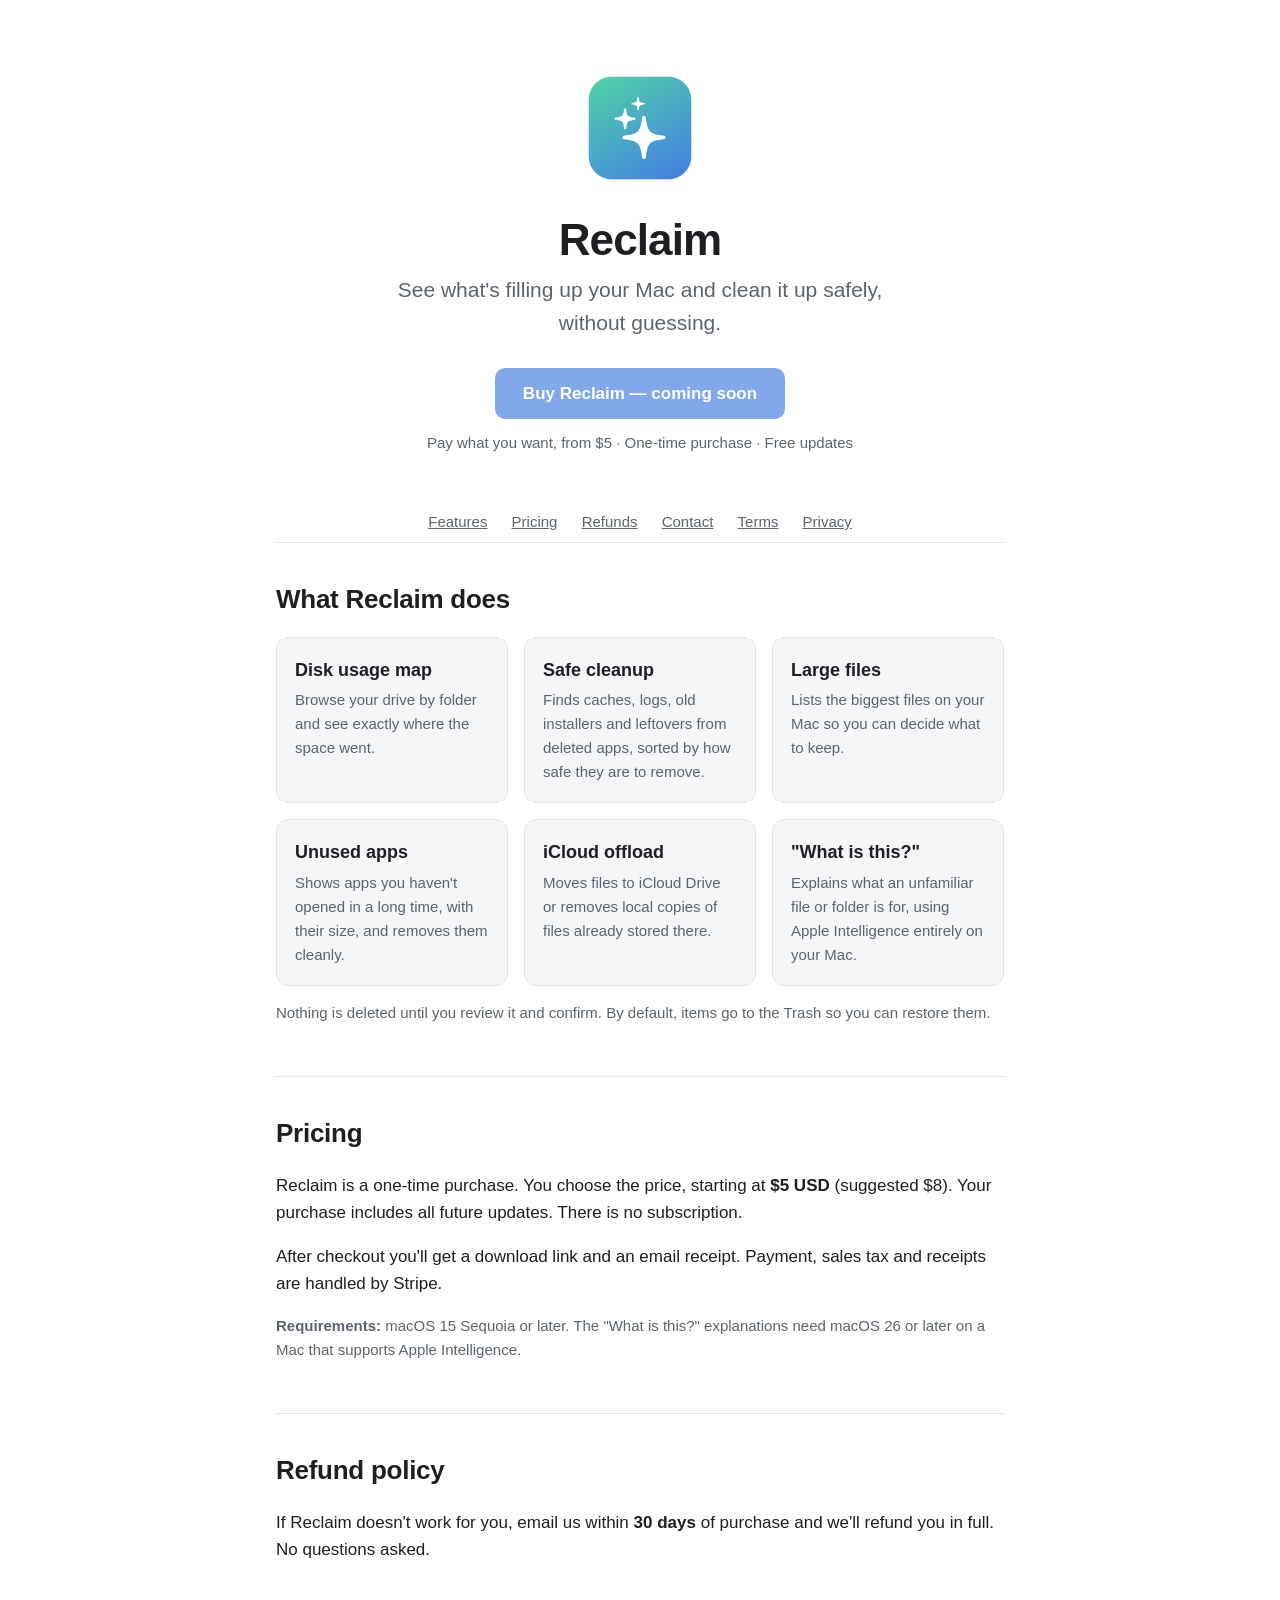
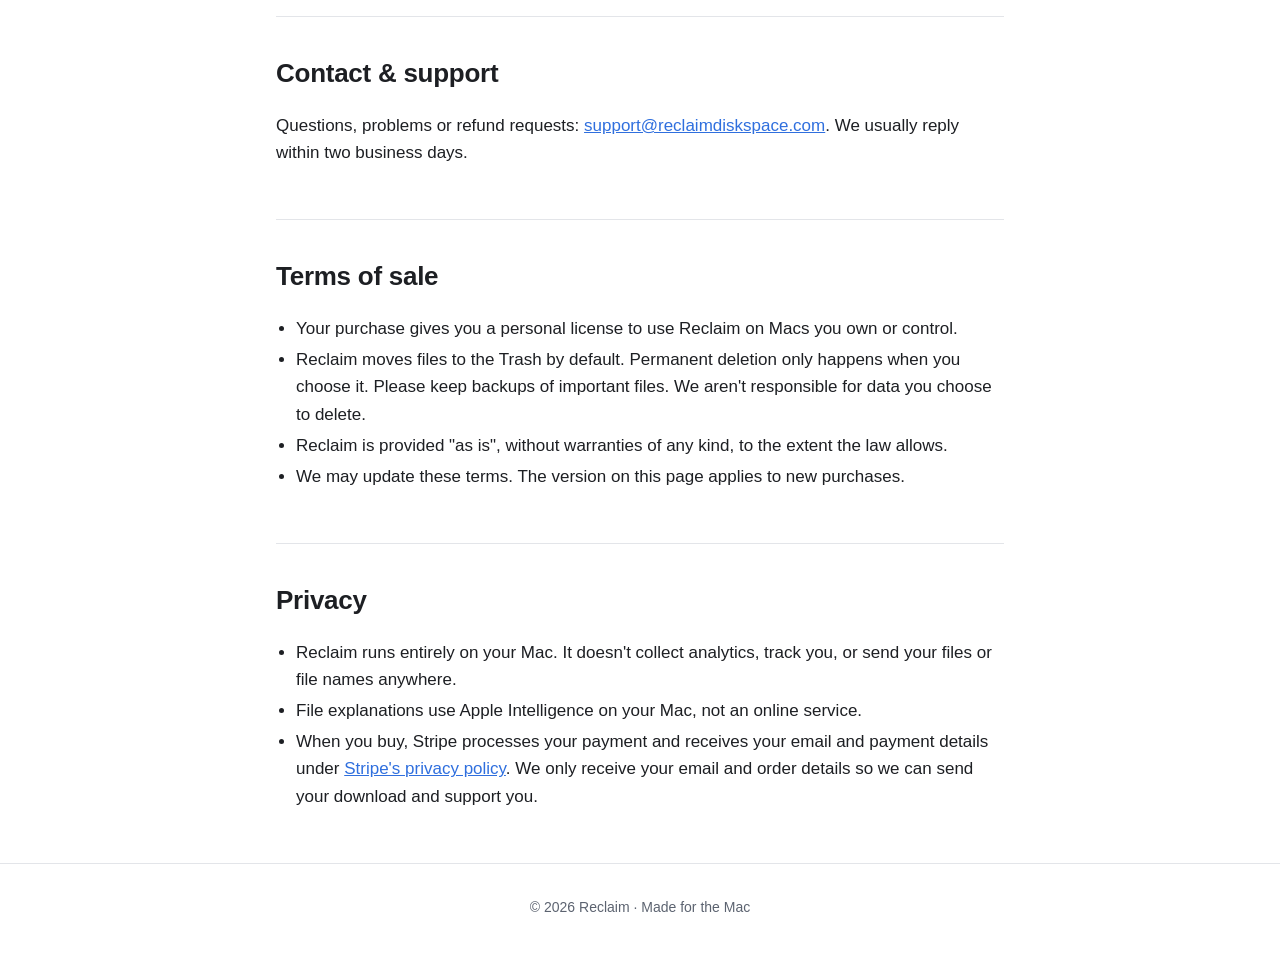
==== index.html @ 3f5cde4d "Add support email Co-Authored-By: Claude Opus 5.5 <noreply@anthropic.com>" ====
<!doctype html>
<html lang="en">
<head>
<meta charset="utf-8">
<meta name="viewport" content="width=device-width, initial-scale=1">
<title>Reclaim — Free up space on your Mac</title>
<meta name="description" content="Reclaim is a Mac app that shows what's using your disk space and helps you clean it up safely.">
<link rel="icon" type="image/png" href="favicon.png">
<style>
  :root {
    --bg: #ffffff;
    --surface: #f5f6f8;
    --text: #1d1f23;
    --muted: #5c6370;
    --border: #e3e5e9;
    --accent: #2f6fde;
    --accent-text: #ffffff;
  }
  @media (prefers-color-scheme: dark) {
    :root {
      --bg: #141518;
      --surface: #1e2025;
      --text: #eceef1;
      --muted: #a2a8b3;
      --border: #2e3138;
      --accent: #5b92f0;
      --accent-text: #0d1220;
    }
  }
  * { box-sizing: border-box; }
  body {
    margin: 0;
    background: var(--bg);
    color: var(--text);
    font: 17px/1.6 -apple-system, BlinkMacSystemFont, "SF Pro Text", "Helvetica Neue", Arial, sans-serif;
  }
  .wrap { max-width: 760px; margin: 0 auto; padding: 0 16px; }
  header.hero { text-align: center; padding: 64px 0 40px; }
  header.hero img { width: 128px; height: 128px; }
  h1 { font-size: 44px; line-height: 1.1; margin: 16px 0 8px; letter-spacing: -0.02em; }
  .tagline { font-size: 21px; color: var(--muted); margin: 0 auto 28px; max-width: 520px; }
  .buy {
    display: inline-block; background: var(--accent); color: var(--accent-text);
    text-decoration: none; font-weight: 600; padding: 12px 28px; border-radius: 10px;
  }
  .buy[aria-disabled="true"] { opacity: 0.6; cursor: default; }
  .price { color: var(--muted); font-size: 15px; margin-top: 12px; }
  nav.links { text-align: center; font-size: 15px; margin-bottom: 8px; }
  nav.links a { color: var(--muted); margin: 0 10px; }
  section { padding: 36px 0; border-top: 1px solid var(--border); }
  h2 { font-size: 26px; margin: 0 0 16px; letter-spacing: -0.01em; }
  h3 { font-size: 18px; margin: 0 0 4px; }
  .features { display: grid; grid-template-columns: repeat(auto-fit, minmax(220px, 1fr)); gap: 16px; }
  .card { background: var(--surface); border: 1px solid var(--border); border-radius: 12px; padding: 18px; }
  .card p { margin: 0; color: var(--muted); font-size: 15px; }
  ul { padding-left: 20px; }
  li { margin: 4px 0; }
  .small { font-size: 15px; color: var(--muted); }
  a { color: var(--accent); }
  footer { padding: 32px 0 48px; border-top: 1px solid var(--border); text-align: center; font-size: 14px; color: var(--muted); }
  @media (max-width: 480px) { h1 { font-size: 34px; } .tagline { font-size: 18px; } }
</style>
</head>
<body>
<div class="wrap">

<header class="hero">
  <img src="icon.png" alt="Reclaim app icon">
  <h1>Reclaim</h1>
  <p class="tagline">See what's filling up your Mac and clean it up safely, without guessing.</p>
  <a class="buy" id="buy" href="#pricing" aria-disabled="true">Buy Reclaim — coming soon</a>
  <p class="price">Pay what you want, from $5 · One-time purchase · Free updates</p>
</header>

<nav class="links">
  <a href="#features">Features</a>
  <a href="#pricing">Pricing</a>
  <a href="#refunds">Refunds</a>
  <a href="#contact">Contact</a>
  <a href="#terms">Terms</a>
  <a href="#privacy">Privacy</a>
</nav>

<section id="features">
  <h2>What Reclaim does</h2>
  <div class="features">
    <div class="card"><h3>Disk usage map</h3><p>Browse your drive by folder and see exactly where the space went.</p></div>
    <div class="card"><h3>Safe cleanup</h3><p>Finds caches, logs, old installers and leftovers from deleted apps, sorted by how safe they are to remove.</p></div>
    <div class="card"><h3>Large files</h3><p>Lists the biggest files on your Mac so you can decide what to keep.</p></div>
    <div class="card"><h3>Unused apps</h3><p>Shows apps you haven't opened in a long time, with their size, and removes them cleanly.</p></div>
    <div class="card"><h3>iCloud offload</h3><p>Moves files to iCloud Drive or removes local copies of files already stored there.</p></div>
    <div class="card"><h3>"What is this?"</h3><p>Explains what an unfamiliar file or folder is for, using Apple Intelligence entirely on your Mac.</p></div>
  </div>
  <p class="small">Nothing is deleted until you review it and confirm. By default, items go to the Trash so you can restore them.</p>
</section>

<section id="pricing">
  <h2>Pricing</h2>
  <p>Reclaim is a one-time purchase. You choose the price, starting at <strong>$5 USD</strong> (suggested $8). Your purchase includes all future updates. There is no subscription.</p>
  <p>After checkout you'll get a download link and an email receipt. Payment, sales tax and receipts are handled by Stripe.</p>
  <p class="small"><strong>Requirements:</strong> macOS 15 Sequoia or later. The "What is this?" explanations need macOS 26 or later on a Mac that supports Apple Intelligence.</p>
</section>

<section id="refunds">
  <h2>Refund policy</h2>
  <p>If Reclaim doesn't work for you, email us within <strong>30 days</strong> of purchase and we'll refund you in full. No questions asked.</p>
</section>

<section id="contact">
  <h2>Contact &amp; support</h2>
  <p>Questions, problems or refund requests: <a href="mailto:support@reclaimdiskspace.com">support@reclaimdiskspace.com</a>. We usually reply within two business days.</p>
</section>

<section id="terms">
  <h2>Terms of sale</h2>
  <ul>
    <li>Your purchase gives you a personal license to use Reclaim on Macs you own or control.</li>
    <li>Reclaim moves files to the Trash by default. Permanent deletion only happens when you choose it. Please keep backups of important files. We aren't responsible for data you choose to delete.</li>
    <li>Reclaim is provided "as is", without warranties of any kind, to the extent the law allows.</li>
    <li>We may update these terms. The version on this page applies to new purchases.</li>
  </ul>
</section>

<section id="privacy">
  <h2>Privacy</h2>
  <ul>
    <li>Reclaim runs entirely on your Mac. It doesn't collect analytics, track you, or send your files or file names anywhere.</li>
    <li>File explanations use Apple Intelligence on your Mac, not an online service.</li>
    <li>When you buy, Stripe processes your payment and receives your email and payment details under <a href="https://stripe.com/privacy">Stripe's privacy policy</a>. We only receive your email and order details so we can send your download and support you.</li>
  </ul>
</section>

</div>
<footer>
  <div class="wrap">© 2026 Reclaim · Made for the Mac</div>
</footer>
</body>
</html>
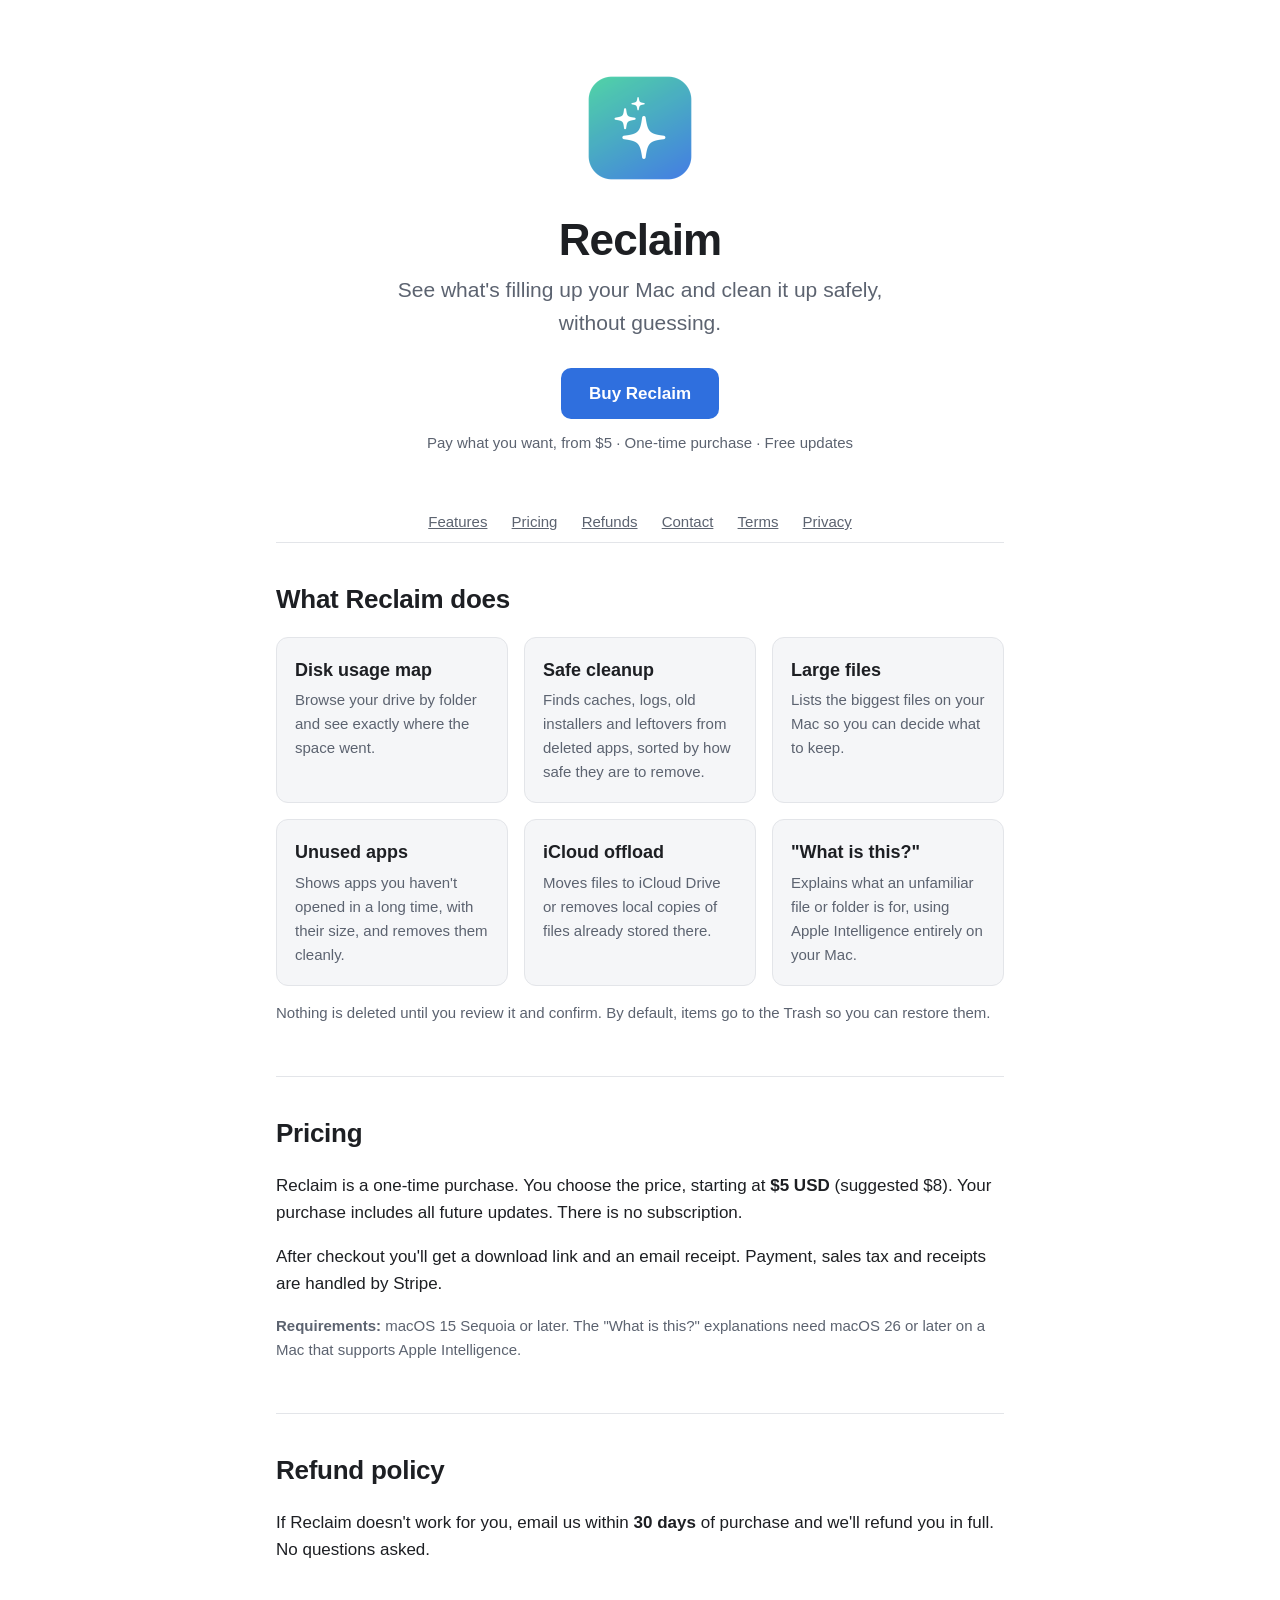
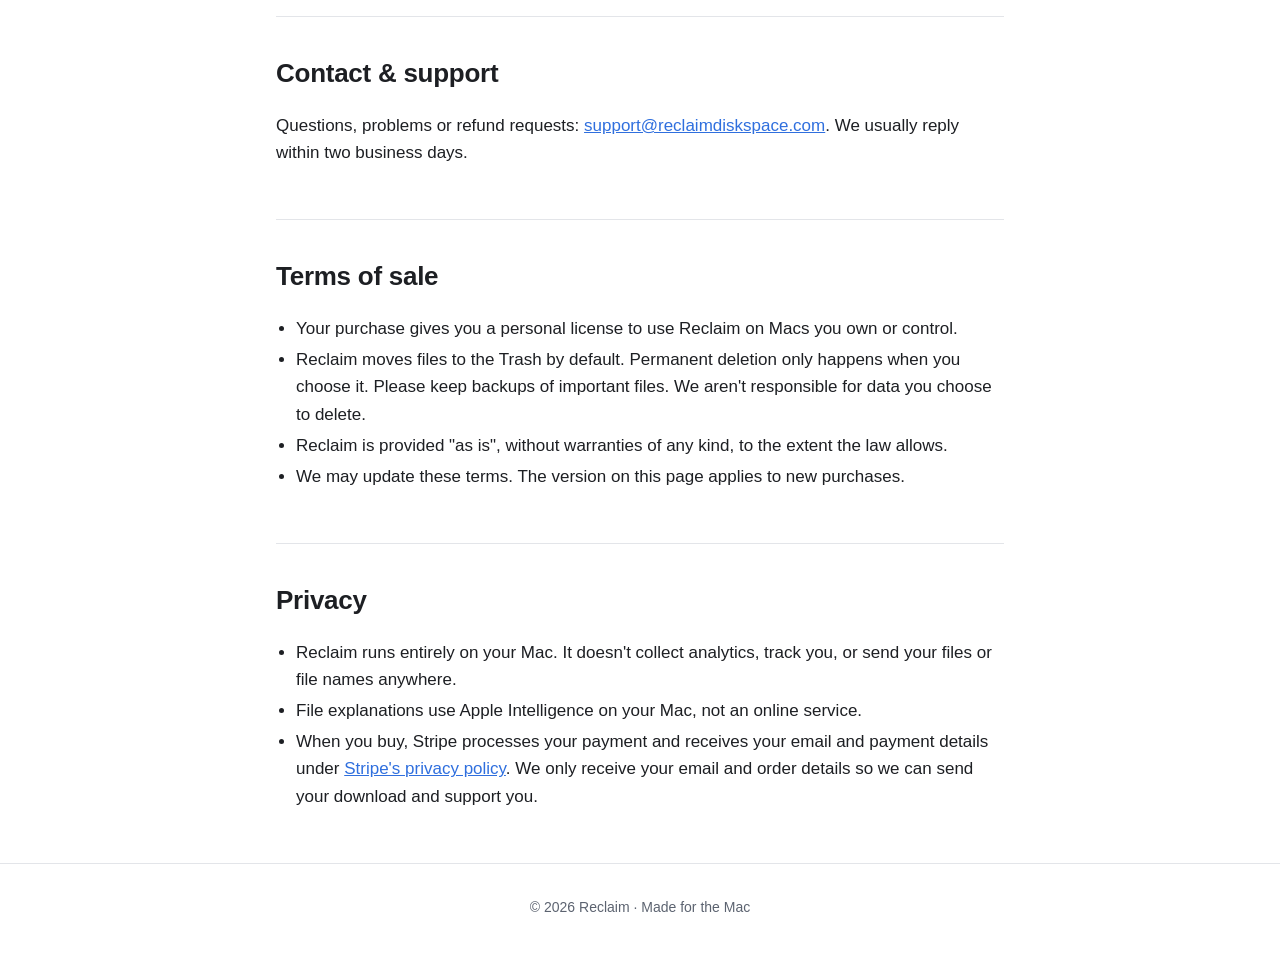
==== commit b6fbff47: "Go live: Buy button and download link Co-Authored-By: Claude Fable 5.2 <noreply@anthropic.com>" ====
--- a/index.html
+++ b/index.html
@@ -68,7 +68,7 @@
   <img src="icon.png" alt="Reclaim app icon">
   <h1>Reclaim</h1>
   <p class="tagline">See what's filling up your Mac and clean it up safely, without guessing.</p>
-  <a class="buy" id="buy" href="#pricing" aria-disabled="true">Buy Reclaim — coming soon</a>
+  <a class="buy" id="buy" href="https://buy.stripe.com/5kQ5kC1Oa34VeZZdZm0kE00">Buy Reclaim</a>
   <p class="price">Pay what you want, from $5 · One-time purchase · Free updates</p>
 </header>
 
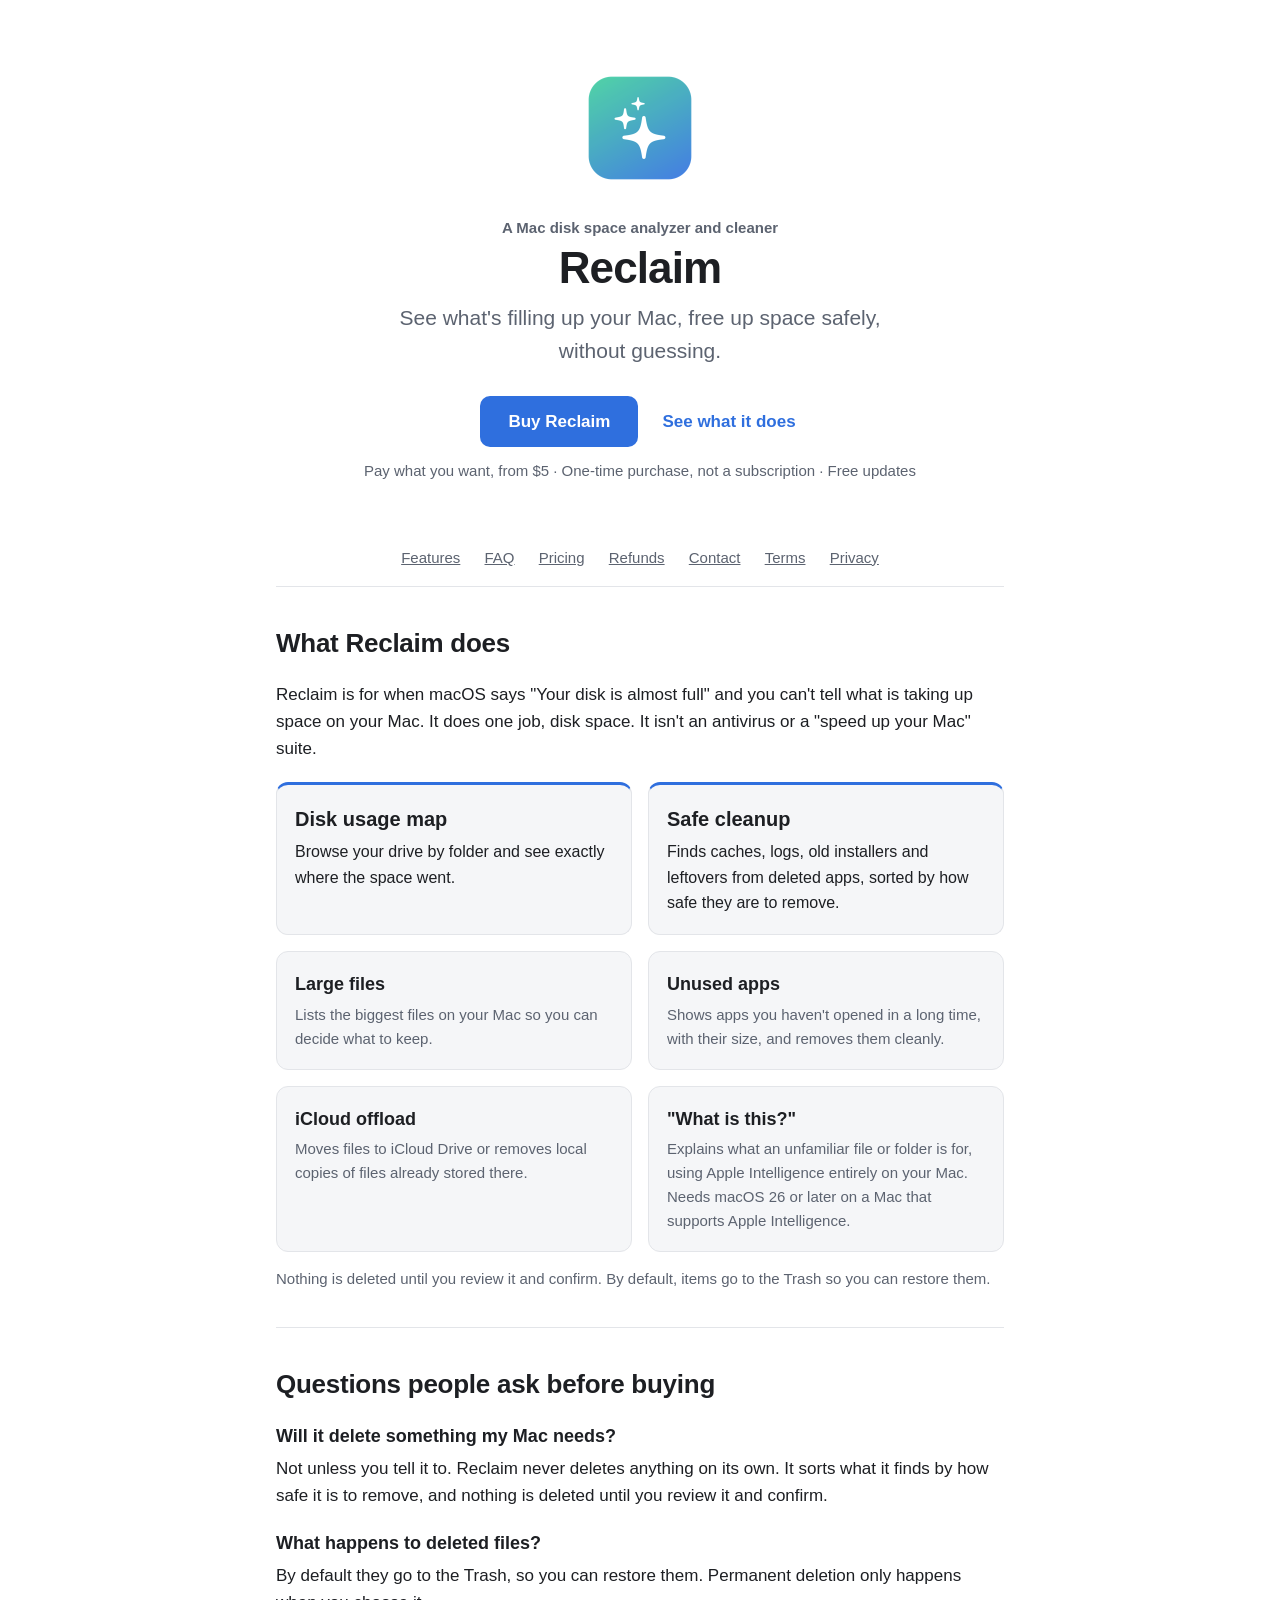
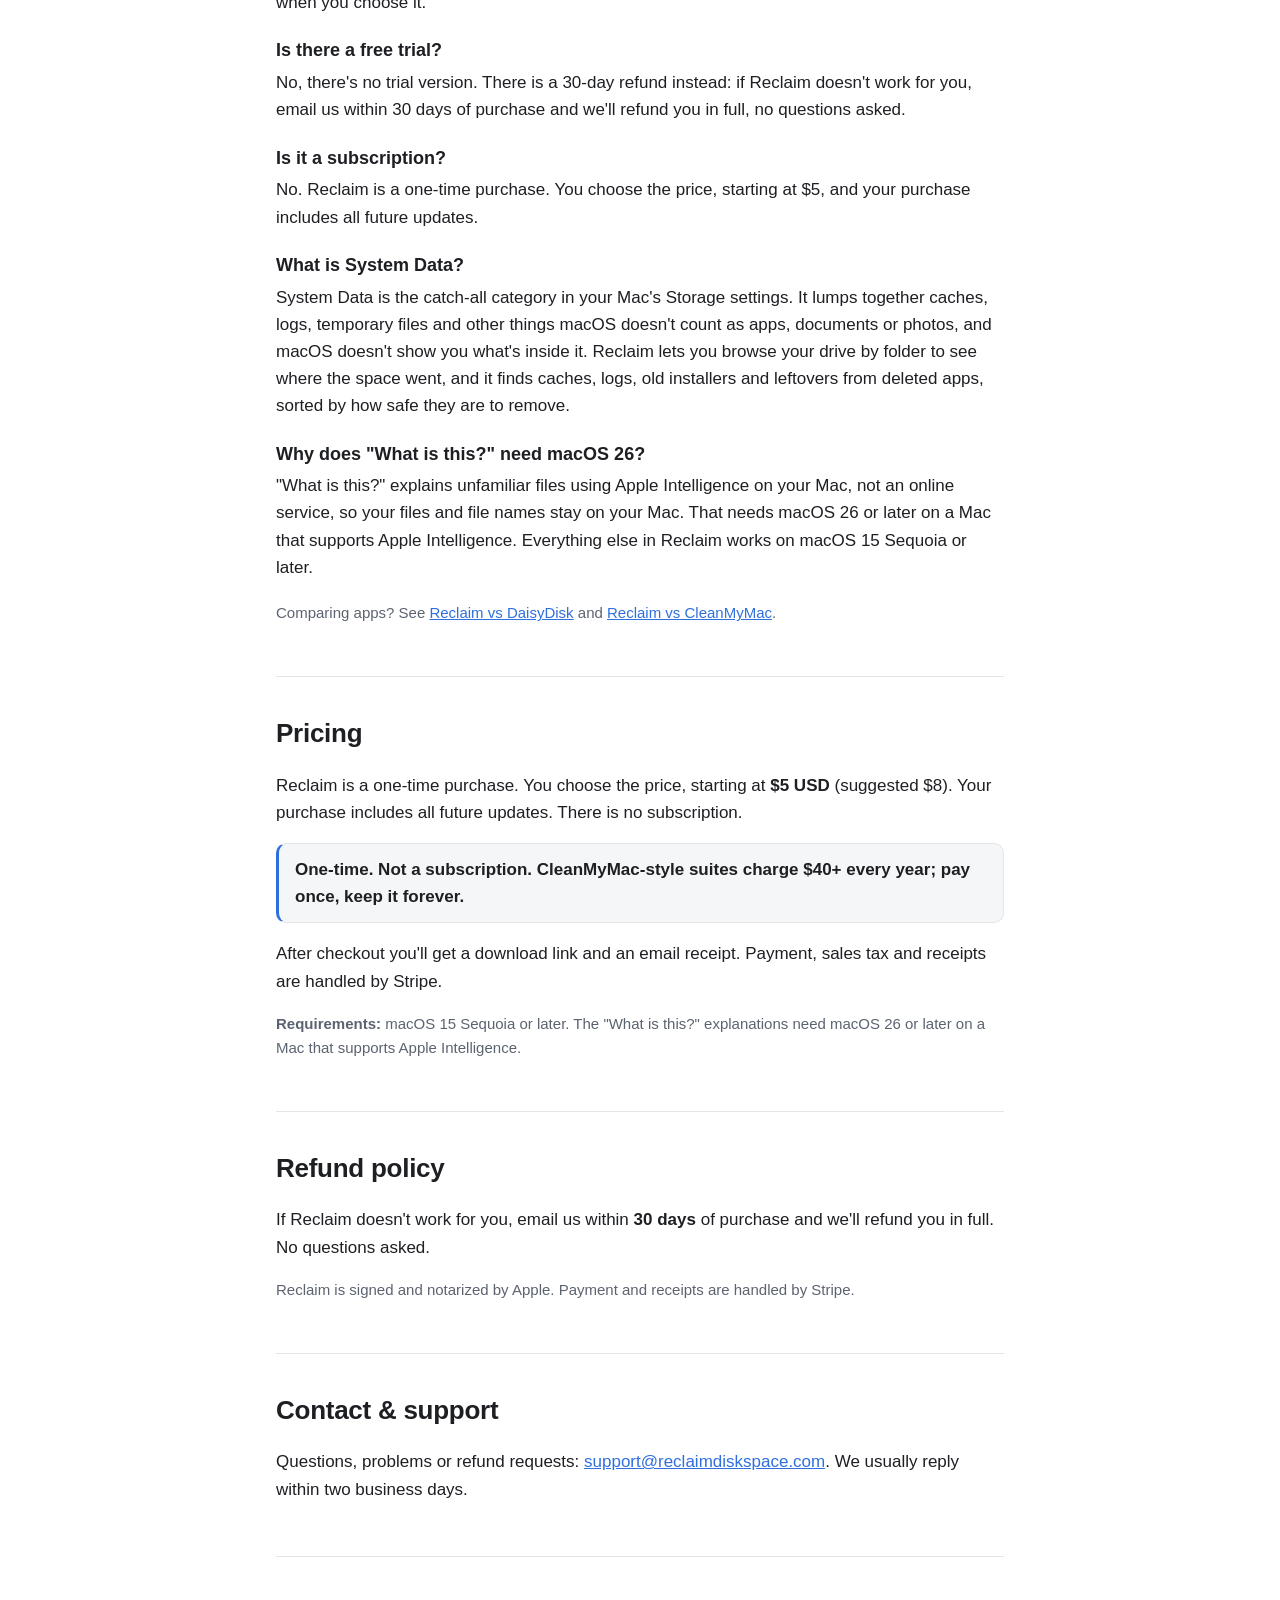
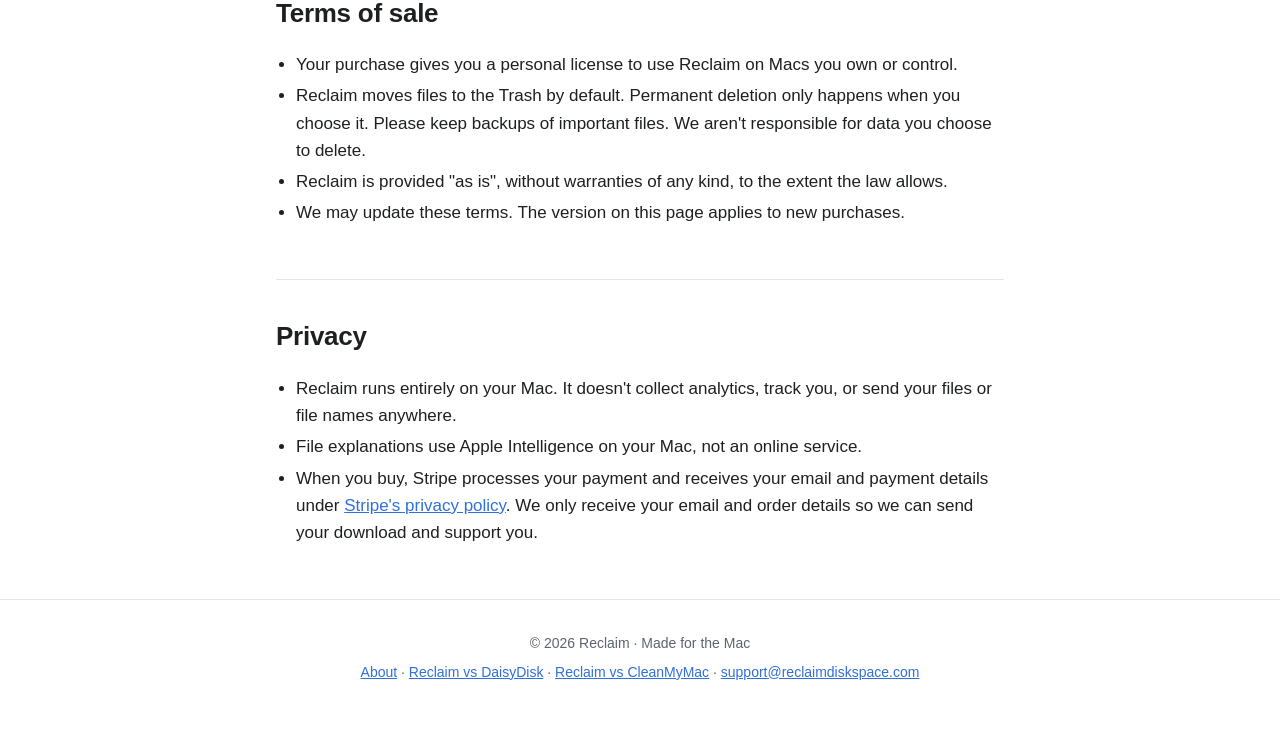
==== commit ba7a3531: "Apply website audit fixes: hero, FAQ, pricing anchor, trust, comparison pages - Hero: category eyebr" ====
--- a/index.html
+++ b/index.html
@@ -3,8 +3,26 @@
 <head>
 <meta charset="utf-8">
 <meta name="viewport" content="width=device-width, initial-scale=1">
-<title>Reclaim — Free up space on your Mac</title>
-<meta name="description" content="Reclaim is a Mac app that shows what's using your disk space and helps you clean it up safely.">
+<title>Reclaim — Mac disk space cleaner and analyzer</title>
+<meta name="description" content="Reclaim shows what's filling up your Mac and helps you safely clean up caches, old installers, large files and unused apps. One-time purchase from $5.">
+<meta name="msvalidate.01" content="8C38E1C2B7DE1169CC4A149E6468E9EB">
+<link rel="canonical" href="https://reclaimdiskspace.com/">
+<meta property="og:type" content="website">
+<meta property="og:site_name" content="Reclaim">
+<meta property="og:title" content="Reclaim — Mac disk space cleaner and analyzer">
+<meta property="og:description" content="Reclaim shows what's filling up your Mac and helps you safely clean up caches, old installers, large files and unused apps. One-time purchase from $5.">
+<meta property="og:url" content="https://reclaimdiskspace.com/">
+<meta property="og:image" content="https://reclaimdiskspace.com/og-image.png">
+<meta property="og:image:width" content="512">
+<meta property="og:image:height" content="512">
+<meta property="og:image:alt" content="Reclaim app icon">
+<meta name="twitter:card" content="summary">
+<meta name="twitter:title" content="Reclaim — Mac disk space cleaner and analyzer">
+<meta name="twitter:description" content="Reclaim shows what's filling up your Mac and helps you safely clean up caches, old installers, large files and unused apps. One-time purchase from $5.">
+<meta name="twitter:image" content="https://reclaimdiskspace.com/og-image.png">
+<script type="application/ld+json">{"@context": "https://schema.org", "@type": "SoftwareApplication", "name": "Reclaim", "description": "Reclaim shows what's filling up your Mac and helps you safely clean up caches, old installers, large files and unused apps. One-time purchase from $5.", "url": "https://reclaimdiskspace.com/", "image": "https://reclaimdiskspace.com/og-image.png", "applicationCategory": "UtilitiesApplication", "operatingSystem": "macOS 15 or later", "softwareVersion": "1.0", "offers": {"@type": "Offer", "price": "5.00", "priceCurrency": "USD", "url": "https://reclaimdiskspace.com/", "availability": "https://schema.org/InStock"}}</script>
+<script type="application/ld+json">{"@context": "https://schema.org", "@type": "Organization", "name": "Reclaim", "url": "https://reclaimdiskspace.com/", "logo": "https://reclaimdiskspace.com/icon.png", "email": "support@reclaimdiskspace.com", "contactPoint": {"@type": "ContactPoint", "contactType": "customer support", "email": "support@reclaimdiskspace.com"}}</script>
+<script type="application/ld+json">{"@context": "https://schema.org", "@type": "FAQPage", "mainEntity": [{"@type": "Question", "name": "Will it delete something my Mac needs?", "acceptedAnswer": {"@type": "Answer", "text": "Not unless you tell it to. Reclaim never deletes anything on its own. It sorts what it finds by how safe it is to remove, and nothing is deleted until you review it and confirm."}}, {"@type": "Question", "name": "What happens to deleted files?", "acceptedAnswer": {"@type": "Answer", "text": "By default they go to the Trash, so you can restore them. Permanent deletion only happens when you choose it."}}, {"@type": "Question", "name": "Is there a free trial?", "acceptedAnswer": {"@type": "Answer", "text": "No, there's no trial version. There is a 30-day refund instead: if Reclaim doesn't work for you, email us within 30 days of purchase and we'll refund you in full, no questions asked."}}, {"@type": "Question", "name": "Is it a subscription?", "acceptedAnswer": {"@type": "Answer", "text": "No. Reclaim is a one-time purchase. You choose the price, starting at $5, and your purchase includes all future updates."}}, {"@type": "Question", "name": "What is System Data?", "acceptedAnswer": {"@type": "Answer", "text": "System Data is the catch-all category in your Mac's Storage settings. It lumps together caches, logs, temporary files and other things macOS doesn't count as apps, documents or photos, and macOS doesn't show you what's inside it. Reclaim lets you browse your drive by folder to see where the space went, and it finds caches, logs, old installers and leftovers from deleted apps, sorted by how safe they are to remove."}}, {"@type": "Question", "name": "Why does \"What is this?\" need macOS 26?", "acceptedAnswer": {"@type": "Answer", "text": "\"What is this?\" explains unfamiliar files using Apple Intelligence on your Mac, not an online service, so your files and file names stay on your Mac. That needs macOS 26 or later on a Mac that supports Apple Intelligence. Everything else in Reclaim works on macOS 15 Sequoia or later."}}]}</script>
 <link rel="icon" type="image/png" href="favicon.png">
 <style>
   :root {
@@ -46,11 +64,11 @@
   .buy[aria-disabled="true"] { opacity: 0.6; cursor: default; }
   .price { color: var(--muted); font-size: 15px; margin-top: 12px; }
   nav.links { text-align: center; font-size: 15px; margin-bottom: 8px; }
-  nav.links a { color: var(--muted); margin: 0 10px; }
+  nav.links a { color: var(--muted); margin: 0 6px; padding: 8px 4px; display: inline-block; }
   section { padding: 36px 0; border-top: 1px solid var(--border); }
   h2 { font-size: 26px; margin: 0 0 16px; letter-spacing: -0.01em; }
   h3 { font-size: 18px; margin: 0 0 4px; }
-  .features { display: grid; grid-template-columns: repeat(auto-fit, minmax(220px, 1fr)); gap: 16px; }
+  .features { display: grid; grid-template-columns: repeat(auto-fit, minmax(min(300px, 100%), 1fr)); gap: 16px; }
   .card { background: var(--surface); border: 1px solid var(--border); border-radius: 12px; padding: 18px; }
   .card p { margin: 0; color: var(--muted); font-size: 15px; }
   ul { padding-left: 20px; }
@@ -58,6 +76,28 @@
   .small { font-size: 15px; color: var(--muted); }
   a { color: var(--accent); }
   footer { padding: 32px 0 48px; border-top: 1px solid var(--border); text-align: center; font-size: 14px; color: var(--muted); }
+  footer p { margin: 0 0 6px; }
+  .eyebrow { font-size: 15px; font-weight: 600; color: var(--muted); margin: 16px 0 0; }
+  .eyebrow + h1 { margin-top: 4px; }
+  .cta { display: flex; flex-wrap: wrap; justify-content: center; align-items: center; gap: 8px 20px; }
+  .secondary { font-weight: 600; text-decoration: none; padding: 12px 4px; }
+  .lead-in { margin: 0 0 20px; }
+  .features.lead { margin-bottom: 16px; }
+  .features.lead .card { border-top: 3px solid var(--accent); }
+  .features.lead h3 { font-size: 20px; }
+  .features.lead p { font-size: 16px; color: var(--text); }
+  .features + .small { margin-bottom: 0; }
+  .shot { margin: 32px 0 0; }
+  .card .shot { margin: 14px 0 0; }
+  .shot img { display: block; width: 100%; height: auto; border-radius: 12px; border: 1px solid var(--border); }
+  .shot figcaption { font-size: 14px; color: var(--muted); margin-top: 8px; text-align: center; }
+  .quotes { display: grid; grid-template-columns: repeat(auto-fit, minmax(min(220px, 100%), 1fr)); gap: 16px; }
+  .quote { margin: 0; }
+  .quote blockquote { margin: 0 0 8px; }
+  .quote figcaption { font-size: 14px; color: var(--muted); }
+  .qa { margin: 0 0 20px; }
+  .qa p { margin: 0; }
+  .anchor { background: var(--surface); border: 1px solid var(--border); border-left: 3px solid var(--accent); border-radius: 10px; padding: 12px 16px; font-weight: 600; }
   @media (max-width: 480px) { h1 { font-size: 34px; } .tagline { font-size: 18px; } }
 </style>
 </head>
@@ -66,14 +106,31 @@
 
 <header class="hero">
   <img src="icon.png" alt="Reclaim app icon">
+  <p class="eyebrow">A Mac disk space analyzer and cleaner</p>
   <h1>Reclaim</h1>
-  <p class="tagline">See what's filling up your Mac and clean it up safely, without guessing.</p>
-  <a class="buy" id="buy" href="https://buy.stripe.com/5kQ5kC1Oa34VeZZdZm0kE00">Buy Reclaim</a>
-  <p class="price">Pay what you want, from $5 · One-time purchase · Free updates</p>
+  <p class="tagline">See what's filling up your Mac, free up space safely, without guessing.</p>
+  <div class="cta">
+    <a class="buy" id="buy" href="https://buy.stripe.com/5kQ5kC1Oa34VeZZdZm0kE00">Buy Reclaim</a>
+    <a class="secondary" href="#features">See what it does</a>
+  </div>
+  <p class="price">Pay what you want, from $5 · One-time purchase, not a subscription · Free updates</p>
+
+  <!-- TODO (audit D3.1, quantity proof): once you have a real number from Stripe or your download logs,
+       uncomment this line and replace N. Do not publish a rounded or invented number.
+  <p class="price"><strong>N Macs cleaned so far</strong></p>
+  -->
+
+  <!-- TODO (audit D1.5, D2.1, hero screenshot): save a real screenshot of the disk map as screenshots/disk-map.png,
+       set width and height to the image's real pixel size, adjust the alt text to what the picture shows, then uncomment.
+  <figure class="shot">
+    <img src="screenshots/disk-map.png" width="1520" height="950" alt="Reclaim's disk map showing a 256 GB MacBook drive with large folders highlighted">
+  </figure>
+  -->
 </header>
 
 <nav class="links">
   <a href="#features">Features</a>
+  <a href="#faq">FAQ</a>
   <a href="#pricing">Pricing</a>
   <a href="#refunds">Refunds</a>
   <a href="#contact">Contact</a>
@@ -83,20 +140,74 @@
 
 <section id="features">
   <h2>What Reclaim does</h2>
+  <p class="lead-in">Reclaim is for when macOS says "Your disk is almost full" and you can't tell what is taking up space on your Mac. It does one job, disk space. It isn't an antivirus or a "speed up your Mac" suite.</p>
+  <div class="features lead">
+    <div class="card">
+      <h3>Disk usage map</h3>
+      <p>Browse your drive by folder and see exactly where the space went.</p>
+      <!-- TODO (audit D1.5, optional third screenshot): a folder opened in the disk map. Same steps as the hero screenshot.
+      <figure class="shot">
+        <img src="screenshots/disk-map-folder.png" width="1520" height="950" loading="lazy" alt="Reclaim's disk map opened to one folder, showing the size of each subfolder">
+      </figure>
+      -->
+    </div>
+    <div class="card">
+      <h3>Safe cleanup</h3>
+      <p>Finds caches, logs, old installers and leftovers from deleted apps, sorted by how safe they are to remove.</p>
+      <!-- TODO (audit D1.5, D2.3, cleanup screenshot): save a real screenshot of the safe-cleanup list as screenshots/safe-cleanup.png,
+           set width and height to the image's real pixel size, adjust the alt text to what the picture shows, then uncomment.
+      <figure class="shot">
+        <img src="screenshots/safe-cleanup.png" width="1520" height="950" loading="lazy" alt="Reclaim's safe cleanup list with caches, logs and old installers sorted by how safe they are to remove">
+      </figure>
+      -->
+    </div>
+  </div>
   <div class="features">
-    <div class="card"><h3>Disk usage map</h3><p>Browse your drive by folder and see exactly where the space went.</p></div>
-    <div class="card"><h3>Safe cleanup</h3><p>Finds caches, logs, old installers and leftovers from deleted apps, sorted by how safe they are to remove.</p></div>
     <div class="card"><h3>Large files</h3><p>Lists the biggest files on your Mac so you can decide what to keep.</p></div>
     <div class="card"><h3>Unused apps</h3><p>Shows apps you haven't opened in a long time, with their size, and removes them cleanly.</p></div>
     <div class="card"><h3>iCloud offload</h3><p>Moves files to iCloud Drive or removes local copies of files already stored there.</p></div>
-    <div class="card"><h3>"What is this?"</h3><p>Explains what an unfamiliar file or folder is for, using Apple Intelligence entirely on your Mac.</p></div>
+    <div class="card"><h3>"What is this?"</h3><p>Explains what an unfamiliar file or folder is for, using Apple Intelligence entirely on your Mac. Needs macOS 26 or later on a Mac that supports Apple Intelligence.</p></div>
   </div>
   <p class="small">Nothing is deleted until you review it and confirm. By default, items go to the Trash so you can restore them.</p>
+</section>
+
+<!-- TODO (audit D3.2, testimonials): email your first buyers and ask for one line each, with first name, context
+     (for example "MacBook Air, 256 GB") and the GB they freed. Publish 3 real ones, with the price they paid if they agree,
+     then uncomment this section. Never use stock or made-up quotes.
+<section id="reviews">
+  <h2>What buyers say</h2>
+  <div class="quotes">
+    <figure class="card quote">
+      <blockquote>QUOTE 1, in the buyer's own words</blockquote>
+      <figcaption>FIRST NAME · MAC MODEL, DRIVE SIZE · freed N GB</figcaption>
+    </figure>
+    <figure class="card quote">
+      <blockquote>QUOTE 2, in the buyer's own words</blockquote>
+      <figcaption>FIRST NAME · MAC MODEL, DRIVE SIZE · freed N GB</figcaption>
+    </figure>
+    <figure class="card quote">
+      <blockquote>QUOTE 3, in the buyer's own words</blockquote>
+      <figcaption>FIRST NAME · MAC MODEL, DRIVE SIZE · freed N GB</figcaption>
+    </figure>
+  </div>
+</section>
+-->
+
+<section id="faq">
+  <h2>Questions people ask before buying</h2>
+  <div class="qa"><h3>Will it delete something my Mac needs?</h3><p>Not unless you tell it to. Reclaim never deletes anything on its own. It sorts what it finds by how safe it is to remove, and nothing is deleted until you review it and confirm.</p></div>
+  <div class="qa"><h3>What happens to deleted files?</h3><p>By default they go to the Trash, so you can restore them. Permanent deletion only happens when you choose it.</p></div>
+  <div class="qa"><h3>Is there a free trial?</h3><p>No, there's no trial version. There is a 30-day refund instead: if Reclaim doesn't work for you, email us within 30 days of purchase and we'll refund you in full, no questions asked.</p></div>
+  <div class="qa"><h3>Is it a subscription?</h3><p>No. Reclaim is a one-time purchase. You choose the price, starting at $5, and your purchase includes all future updates.</p></div>
+  <div class="qa"><h3>What is System Data?</h3><p>System Data is the catch-all category in your Mac's Storage settings. It lumps together caches, logs, temporary files and other things macOS doesn't count as apps, documents or photos, and macOS doesn't show you what's inside it. Reclaim lets you browse your drive by folder to see where the space went, and it finds caches, logs, old installers and leftovers from deleted apps, sorted by how safe they are to remove.</p></div>
+  <div class="qa"><h3>Why does "What is this?" need macOS 26?</h3><p>"What is this?" explains unfamiliar files using Apple Intelligence on your Mac, not an online service, so your files and file names stay on your Mac. That needs macOS 26 or later on a Mac that supports Apple Intelligence. Everything else in Reclaim works on macOS 15 Sequoia or later.</p></div>
+  <p class="small">Comparing apps? See <a href="/vs/reclaim-vs-daisydisk">Reclaim vs DaisyDisk</a> and <a href="/vs/reclaim-vs-cleanmymac">Reclaim vs CleanMyMac</a>.</p>
 </section>
 
 <section id="pricing">
   <h2>Pricing</h2>
   <p>Reclaim is a one-time purchase. You choose the price, starting at <strong>$5 USD</strong> (suggested $8). Your purchase includes all future updates. There is no subscription.</p>
+  <p class="anchor">One-time. Not a subscription. CleanMyMac-style suites charge $40+ every year; pay once, keep it forever.</p>
   <p>After checkout you'll get a download link and an email receipt. Payment, sales tax and receipts are handled by Stripe.</p>
   <p class="small"><strong>Requirements:</strong> macOS 15 Sequoia or later. The "What is this?" explanations need macOS 26 or later on a Mac that supports Apple Intelligence.</p>
 </section>
@@ -104,6 +215,9 @@
 <section id="refunds">
   <h2>Refund policy</h2>
   <p>If Reclaim doesn't work for you, email us within <strong>30 days</strong> of purchase and we'll refund you in full. No questions asked.</p>
+  <p class="small">Reclaim is signed and notarized by Apple. Payment and receipts are handled by Stripe.</p>
+  <!-- TODO (audit D3.5, third-party proof): after you launch on Product Hunt, paste the dated badge embed here.
+       If Reclaim gets a Mac App Store listing, link it here with its live rating once reviews exist. -->
 </section>
 
 <section id="contact">
@@ -132,7 +246,14 @@
 
 </div>
 <footer>
-  <div class="wrap">© 2026 Reclaim · Made for the Mac</div>
+  <div class="wrap">
+    <!-- TODO (audit D3.3, founder identity): replace the placeholders with your real name and one real profile link,
+         then uncomment. Add the same link to "sameAs" in the Organization JSON-LD in the head.
+    <p>Made by YOUR NAME, an indie Mac developer · <a href="YOUR X OR LINKEDIN URL">YOUR HANDLE</a></p>
+    -->
+    <p>© 2026 Reclaim · Made for the Mac</p>
+    <p><a href="/about">About</a> · <a href="/vs/reclaim-vs-daisydisk">Reclaim vs DaisyDisk</a> · <a href="/vs/reclaim-vs-cleanmymac">Reclaim vs CleanMyMac</a> · <a href="mailto:support@reclaimdiskspace.com">support@reclaimdiskspace.com</a></p>
+  </div>
 </footer>
 </body>
 </html>
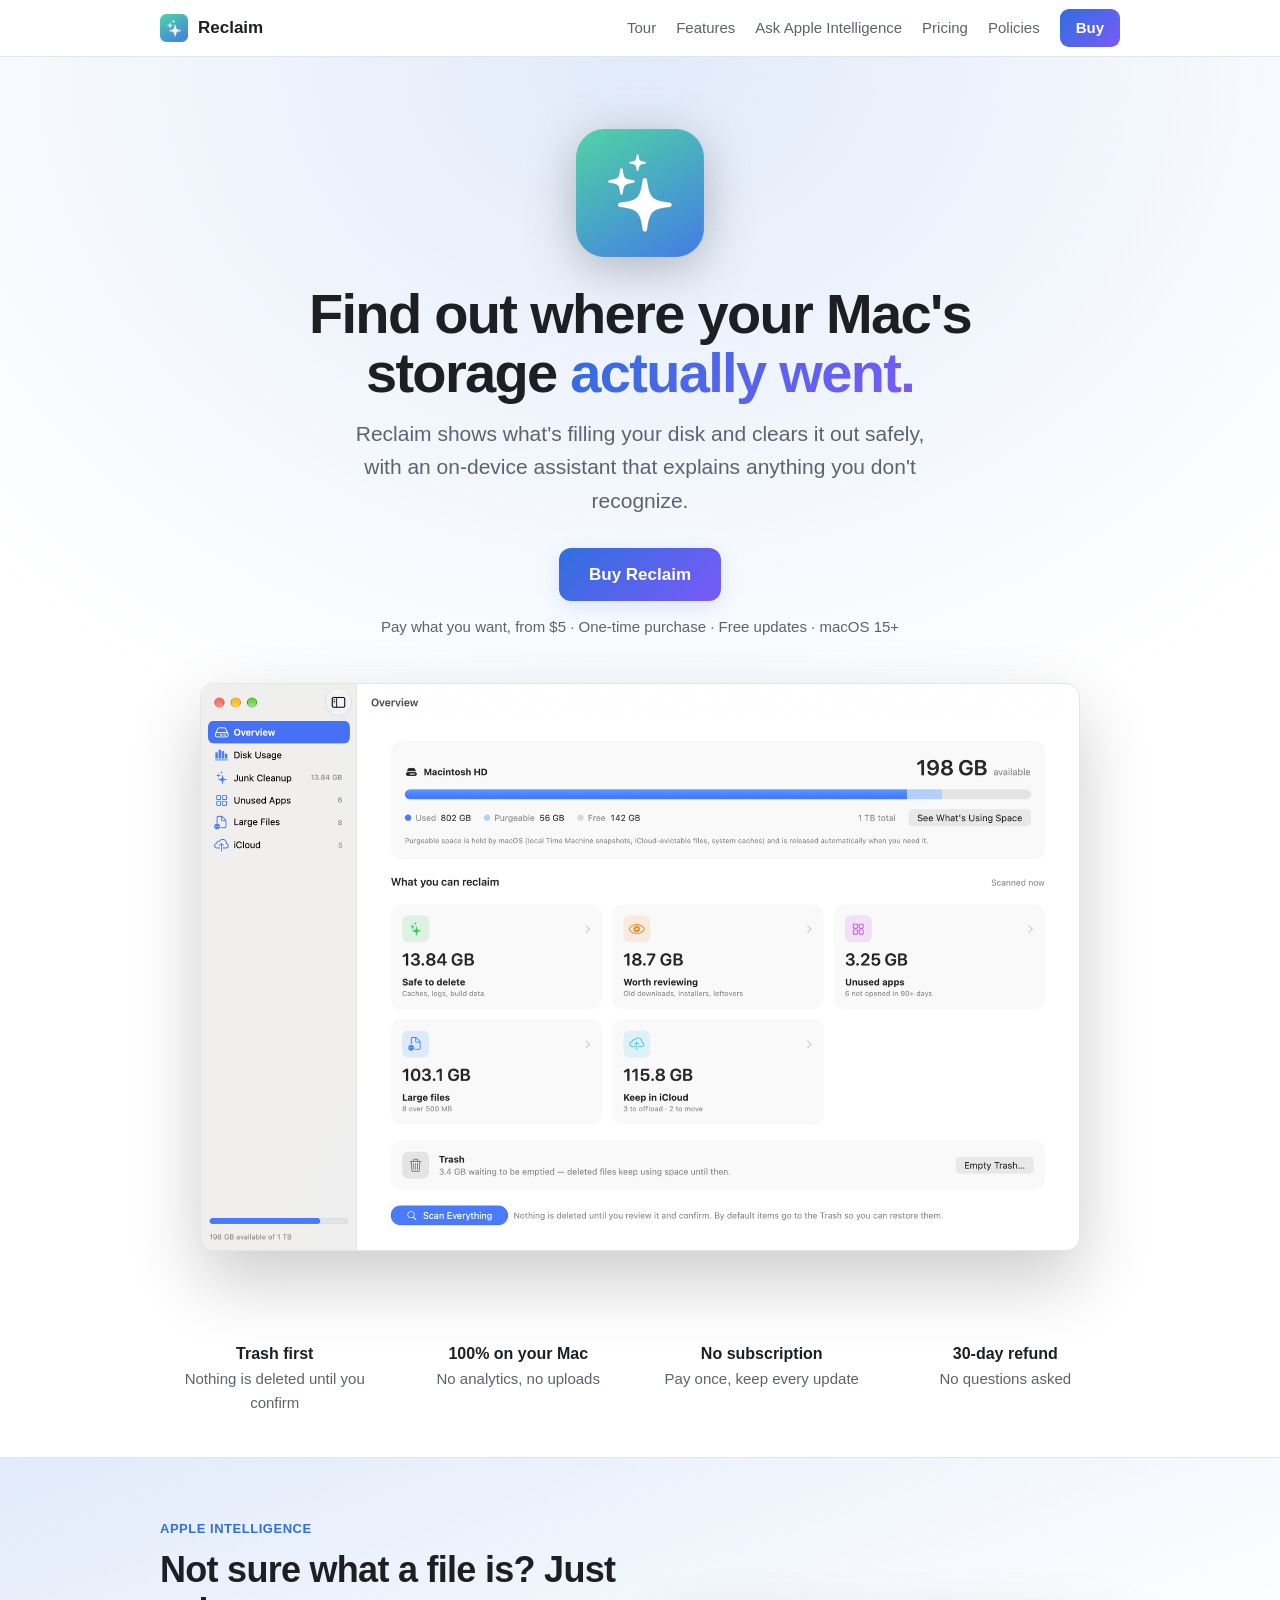
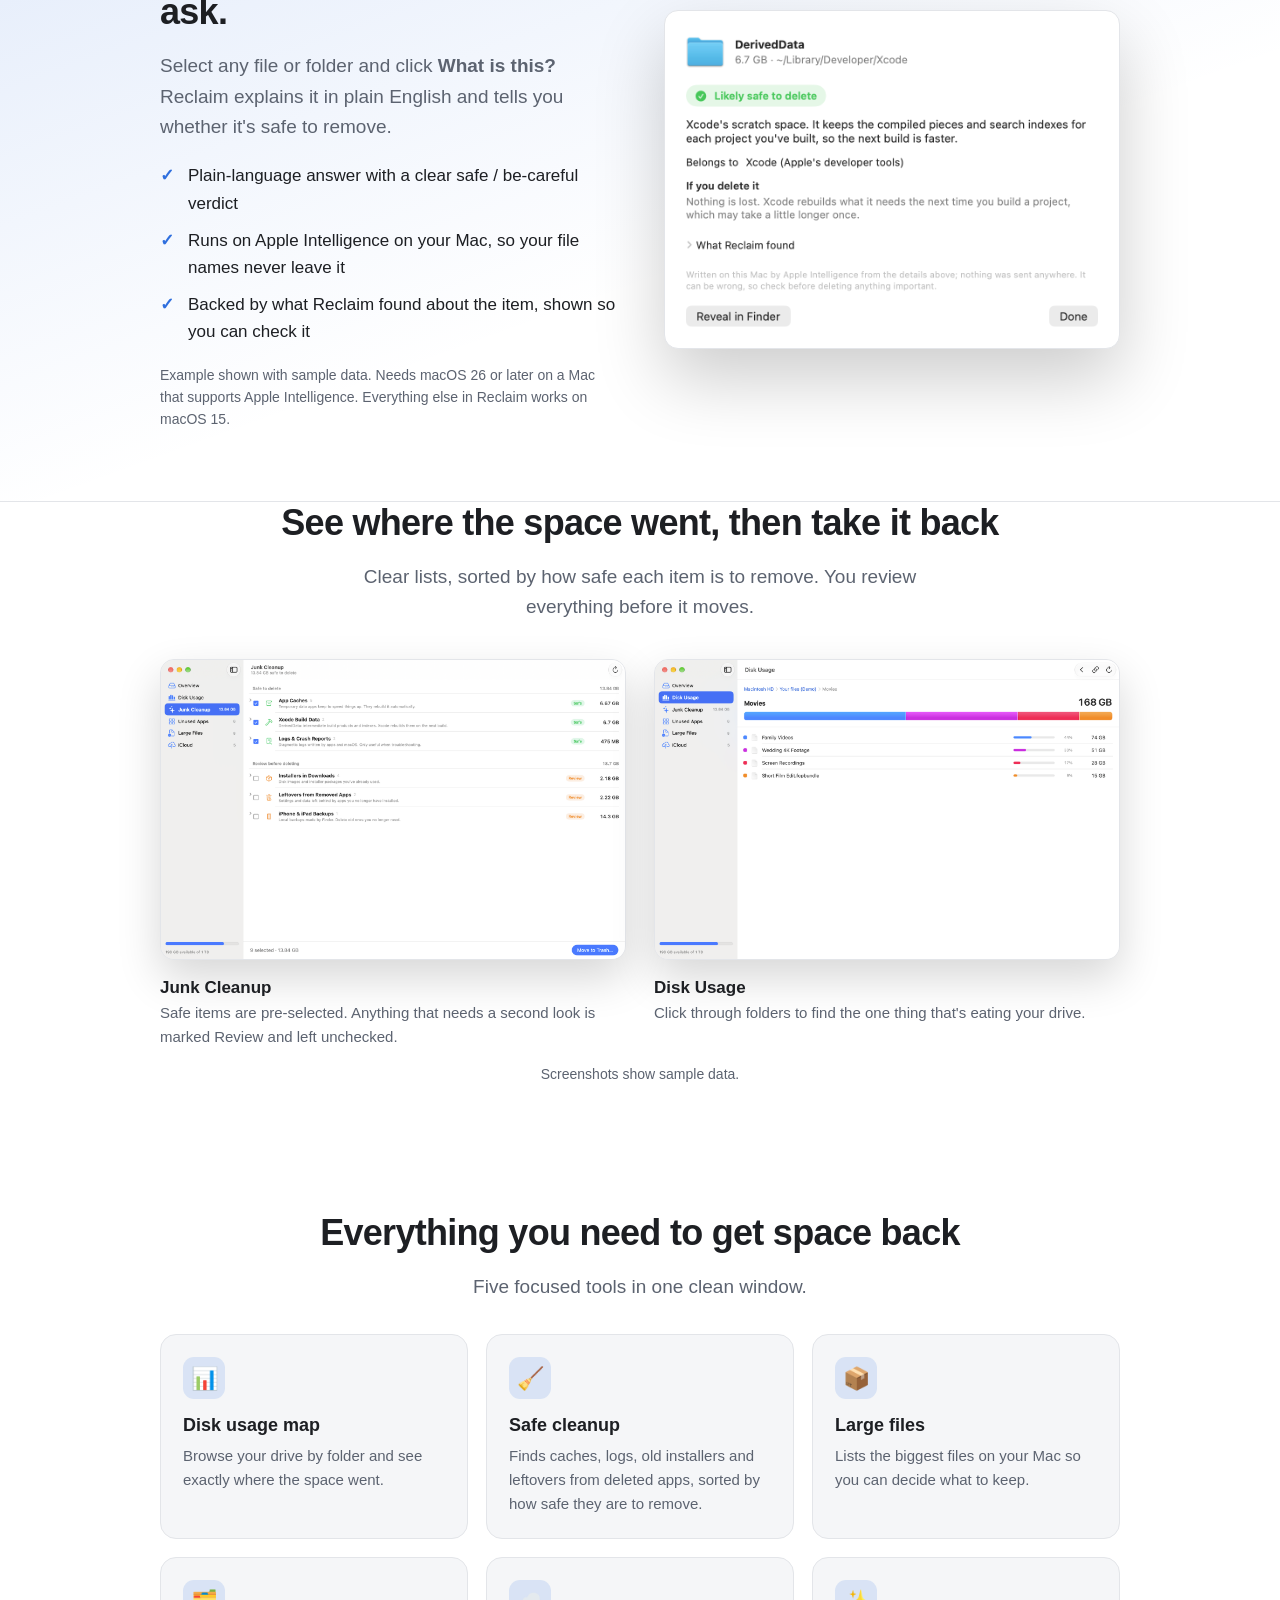
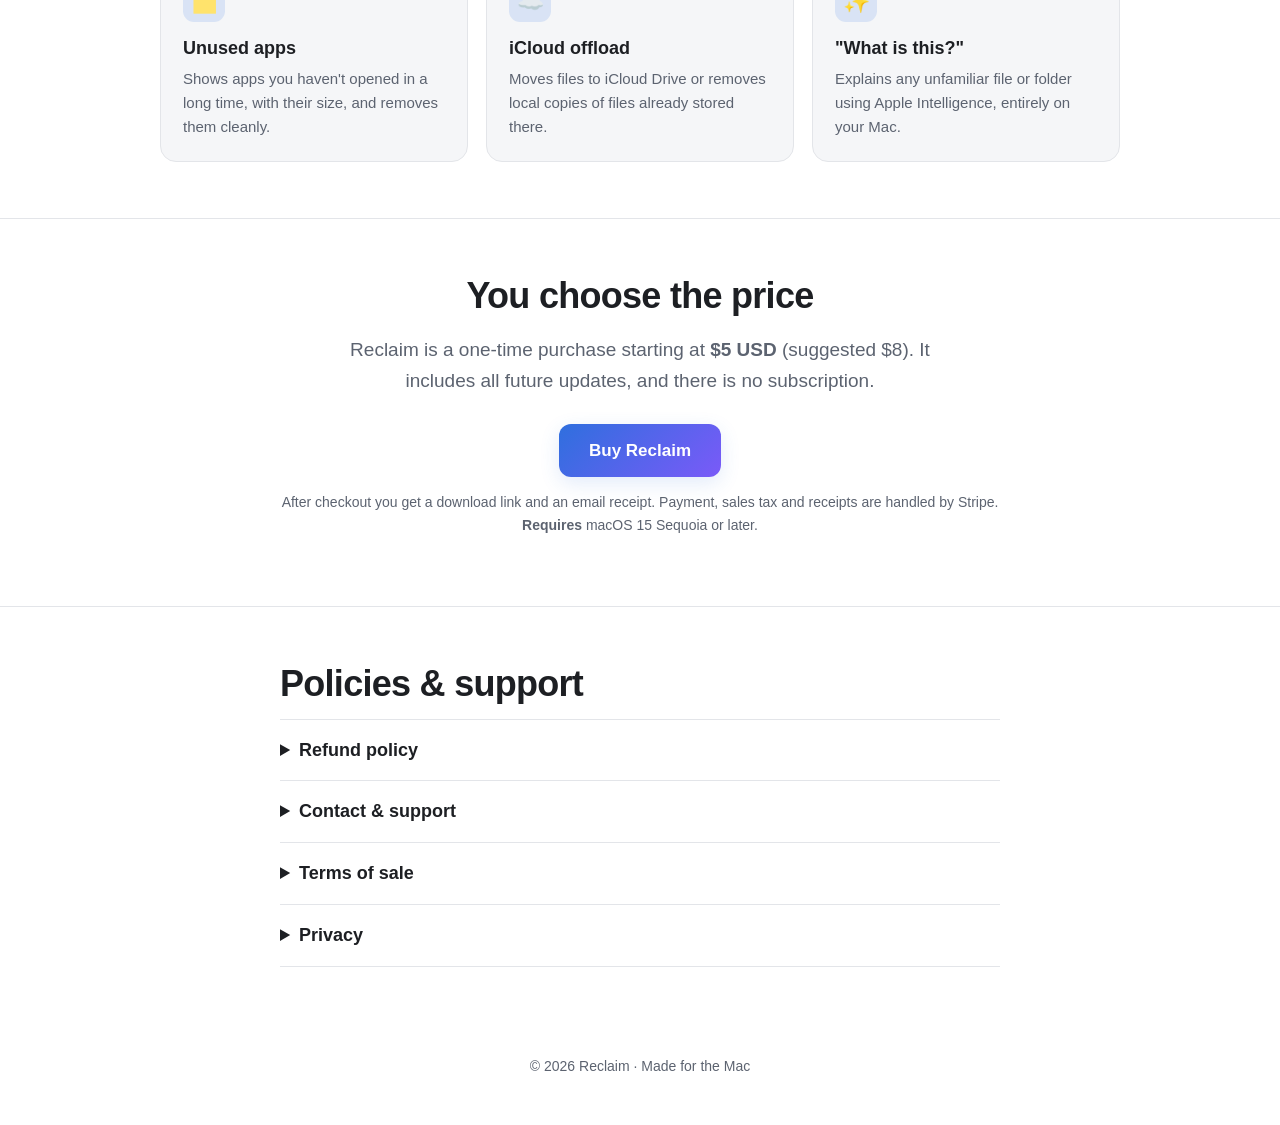
==== commit 7d8ef626: "Redesign sales page: screenshots, Apple Intelligence section, new icons and social card Co-Authored-" ====
--- a/index.html
+++ b/index.html
@@ -13,247 +13,168 @@
 <meta property="og:description" content="Reclaim shows what's filling up your Mac and helps you safely clean up caches, old installers, large files and unused apps. One-time purchase from $5.">
 <meta property="og:url" content="https://reclaimdiskspace.com/">
 <meta property="og:image" content="https://reclaimdiskspace.com/og-image.png">
-<meta property="og:image:width" content="512">
-<meta property="og:image:height" content="512">
-<meta property="og:image:alt" content="Reclaim app icon">
-<meta name="twitter:card" content="summary">
+<meta property="og:image:width" content="1200">
+<meta property="og:image:height" content="630">
+<meta property="og:image:alt" content="Reclaim: see what is filling your Mac and clean it up safely">
+<meta name="twitter:card" content="summary_large_image">
 <meta name="twitter:title" content="Reclaim — Mac disk space cleaner and analyzer">
 <meta name="twitter:description" content="Reclaim shows what's filling up your Mac and helps you safely clean up caches, old installers, large files and unused apps. One-time purchase from $5.">
 <meta name="twitter:image" content="https://reclaimdiskspace.com/og-image.png">
 <script type="application/ld+json">{"@context": "https://schema.org", "@type": "SoftwareApplication", "name": "Reclaim", "description": "Reclaim shows what's filling up your Mac and helps you safely clean up caches, old installers, large files and unused apps. One-time purchase from $5.", "url": "https://reclaimdiskspace.com/", "image": "https://reclaimdiskspace.com/og-image.png", "applicationCategory": "UtilitiesApplication", "operatingSystem": "macOS 15 or later", "softwareVersion": "1.0", "offers": {"@type": "Offer", "price": "5.00", "priceCurrency": "USD", "url": "https://reclaimdiskspace.com/", "availability": "https://schema.org/InStock"}}</script>
-<script type="application/ld+json">{"@context": "https://schema.org", "@type": "Organization", "name": "Reclaim", "url": "https://reclaimdiskspace.com/", "logo": "https://reclaimdiskspace.com/icon.png", "email": "support@reclaimdiskspace.com", "contactPoint": {"@type": "ContactPoint", "contactType": "customer support", "email": "support@reclaimdiskspace.com"}}</script>
-<script type="application/ld+json">{"@context": "https://schema.org", "@type": "FAQPage", "mainEntity": [{"@type": "Question", "name": "Will it delete something my Mac needs?", "acceptedAnswer": {"@type": "Answer", "text": "Not unless you tell it to. Reclaim never deletes anything on its own. It sorts what it finds by how safe it is to remove, and nothing is deleted until you review it and confirm."}}, {"@type": "Question", "name": "What happens to deleted files?", "acceptedAnswer": {"@type": "Answer", "text": "By default they go to the Trash, so you can restore them. Permanent deletion only happens when you choose it."}}, {"@type": "Question", "name": "Is there a free trial?", "acceptedAnswer": {"@type": "Answer", "text": "No, there's no trial version. There is a 30-day refund instead: if Reclaim doesn't work for you, email us within 30 days of purchase and we'll refund you in full, no questions asked."}}, {"@type": "Question", "name": "Is it a subscription?", "acceptedAnswer": {"@type": "Answer", "text": "No. Reclaim is a one-time purchase. You choose the price, starting at $5, and your purchase includes all future updates."}}, {"@type": "Question", "name": "What is System Data?", "acceptedAnswer": {"@type": "Answer", "text": "System Data is the catch-all category in your Mac's Storage settings. It lumps together caches, logs, temporary files and other things macOS doesn't count as apps, documents or photos, and macOS doesn't show you what's inside it. Reclaim lets you browse your drive by folder to see where the space went, and it finds caches, logs, old installers and leftovers from deleted apps, sorted by how safe they are to remove."}}, {"@type": "Question", "name": "Why does \"What is this?\" need macOS 26?", "acceptedAnswer": {"@type": "Answer", "text": "\"What is this?\" explains unfamiliar files using Apple Intelligence on your Mac, not an online service, so your files and file names stay on your Mac. That needs macOS 26 or later on a Mac that supports Apple Intelligence. Everything else in Reclaim works on macOS 15 Sequoia or later."}}]}</script>
 <link rel="icon" type="image/png" href="favicon.png">
+<link rel="apple-touch-icon" href="apple-touch-icon.png">
 <style>
-  :root {
-    --bg: #ffffff;
-    --surface: #f5f6f8;
-    --text: #1d1f23;
-    --muted: #5c6370;
-    --border: #e3e5e9;
-    --accent: #2f6fde;
-    --accent-text: #ffffff;
-  }
-  @media (prefers-color-scheme: dark) {
-    :root {
-      --bg: #141518;
-      --surface: #1e2025;
-      --text: #eceef1;
-      --muted: #a2a8b3;
-      --border: #2e3138;
-      --accent: #5b92f0;
-      --accent-text: #0d1220;
-    }
-  }
-  * { box-sizing: border-box; }
-  body {
-    margin: 0;
-    background: var(--bg);
-    color: var(--text);
-    font: 17px/1.6 -apple-system, BlinkMacSystemFont, "SF Pro Text", "Helvetica Neue", Arial, sans-serif;
-  }
-  .wrap { max-width: 760px; margin: 0 auto; padding: 0 16px; }
-  header.hero { text-align: center; padding: 64px 0 40px; }
-  header.hero img { width: 128px; height: 128px; }
-  h1 { font-size: 44px; line-height: 1.1; margin: 16px 0 8px; letter-spacing: -0.02em; }
-  .tagline { font-size: 21px; color: var(--muted); margin: 0 auto 28px; max-width: 520px; }
-  .buy {
-    display: inline-block; background: var(--accent); color: var(--accent-text);
-    text-decoration: none; font-weight: 600; padding: 12px 28px; border-radius: 10px;
-  }
-  .buy[aria-disabled="true"] { opacity: 0.6; cursor: default; }
-  .price { color: var(--muted); font-size: 15px; margin-top: 12px; }
-  nav.links { text-align: center; font-size: 15px; margin-bottom: 8px; }
-  nav.links a { color: var(--muted); margin: 0 6px; padding: 8px 4px; display: inline-block; }
-  section { padding: 36px 0; border-top: 1px solid var(--border); }
-  h2 { font-size: 26px; margin: 0 0 16px; letter-spacing: -0.01em; }
-  h3 { font-size: 18px; margin: 0 0 4px; }
-  .features { display: grid; grid-template-columns: repeat(auto-fit, minmax(min(300px, 100%), 1fr)); gap: 16px; }
-  .card { background: var(--surface); border: 1px solid var(--border); border-radius: 12px; padding: 18px; }
-  .card p { margin: 0; color: var(--muted); font-size: 15px; }
-  ul { padding-left: 20px; }
-  li { margin: 4px 0; }
-  .small { font-size: 15px; color: var(--muted); }
-  a { color: var(--accent); }
-  footer { padding: 32px 0 48px; border-top: 1px solid var(--border); text-align: center; font-size: 14px; color: var(--muted); }
-  footer p { margin: 0 0 6px; }
-  .eyebrow { font-size: 15px; font-weight: 600; color: var(--muted); margin: 16px 0 0; }
-  .eyebrow + h1 { margin-top: 4px; }
-  .cta { display: flex; flex-wrap: wrap; justify-content: center; align-items: center; gap: 8px 20px; }
-  .secondary { font-weight: 600; text-decoration: none; padding: 12px 4px; }
-  .lead-in { margin: 0 0 20px; }
-  .features.lead { margin-bottom: 16px; }
-  .features.lead .card { border-top: 3px solid var(--accent); }
-  .features.lead h3 { font-size: 20px; }
-  .features.lead p { font-size: 16px; color: var(--text); }
-  .features + .small { margin-bottom: 0; }
-  .shot { margin: 32px 0 0; }
-  .card .shot { margin: 14px 0 0; }
-  .shot img { display: block; width: 100%; height: auto; border-radius: 12px; border: 1px solid var(--border); }
-  .shot figcaption { font-size: 14px; color: var(--muted); margin-top: 8px; text-align: center; }
-  .quotes { display: grid; grid-template-columns: repeat(auto-fit, minmax(min(220px, 100%), 1fr)); gap: 16px; }
-  .quote { margin: 0; }
-  .quote blockquote { margin: 0 0 8px; }
-  .quote figcaption { font-size: 14px; color: var(--muted); }
-  .qa { margin: 0 0 20px; }
-  .qa p { margin: 0; }
-  .anchor { background: var(--surface); border: 1px solid var(--border); border-left: 3px solid var(--accent); border-radius: 10px; padding: 12px 16px; font-weight: 600; }
-  @media (max-width: 480px) { h1 { font-size: 34px; } .tagline { font-size: 18px; } }
+  :root{--bg:#fff;--surface:#f5f6f8;--text:#1d1f23;--muted:#5c6370;--border:#e3e5e9;--accent:#2f6fde;--accent2:#7a5af8;--accent-text:#fff;--glow:rgba(47,111,222,.14);--bar:rgba(255,255,255,.8)}
+  @media (prefers-color-scheme:dark){:root{--bg:#101114;--surface:#1b1d22;--text:#eceef1;--muted:#a2a8b3;--border:#2c2f36;--accent:#5b92f0;--accent2:#9b84ff;--accent-text:#0d1220;--glow:rgba(91,146,240,.18);--bar:rgba(16,17,20,.8)}}
+  *{box-sizing:border-box}
+  html{scroll-behavior:smooth;scroll-padding-top:70px}
+  body{margin:0;background:var(--bg);color:var(--text);font:17px/1.6 -apple-system,BlinkMacSystemFont,"SF Pro Text","Helvetica Neue",Arial,sans-serif}
+  a{color:var(--accent)}
+  .wrap{max-width:1000px;margin:0 auto;padding:0 20px}
+  .narrow{max-width:760px}
+  .topbar{position:sticky;top:0;z-index:10;background:var(--bar);backdrop-filter:blur(14px);-webkit-backdrop-filter:blur(14px);border-bottom:1px solid var(--border)}
+  .topbar .wrap{display:flex;align-items:center;justify-content:space-between;height:56px}
+  .brand{display:flex;align-items:center;gap:10px;font-weight:650;color:var(--text);text-decoration:none}
+  .brand img{width:28px;height:28px}
+  .topbar nav a{color:var(--muted);text-decoration:none;font-size:15px;margin-left:20px}
+  .topbar nav a:hover{color:var(--text)}
+  .topbar nav a.btn,.topbar nav a.btn:hover{color:#fff}
+  .btn{display:inline-block;background:linear-gradient(135deg,var(--accent),var(--accent2));color:#fff;text-decoration:none;font-weight:600;padding:13px 30px;border-radius:12px;box-shadow:0 6px 20px var(--glow);transition:transform .15s}
+  .btn:hover{transform:translateY(-1px)}
+  .btn.small-btn{padding:7px 16px;font-size:15px;border-radius:9px;margin-left:20px;box-shadow:none}
+  .hero{text-align:center;padding:72px 0 48px;background:radial-gradient(ellipse 70% 60% at 50% 0%,var(--glow),transparent)}
+  .hero img.icon{width:128px;height:128px;filter:drop-shadow(0 10px 24px rgba(0,0,0,.25))}
+  h1{font-size:56px;line-height:1.05;margin:20px auto 14px;letter-spacing:-.03em;max-width:760px}
+  h1 em{font-style:normal;background:linear-gradient(135deg,var(--accent),var(--accent2));-webkit-background-clip:text;background-clip:text;color:transparent}
+  .tagline{font-size:21px;color:var(--muted);margin:0 auto 30px;max-width:580px}
+  .price{color:var(--muted);font-size:15px;margin-top:14px}
+  .shot{margin:44px auto 0;max-width:880px;border-radius:14px;overflow:hidden;border:1px solid var(--border);background:var(--surface);box-shadow:0 30px 70px rgba(0,0,0,.2)}
+  .shot .chrome{height:36px;background:var(--surface);border-bottom:1px solid var(--border);display:flex;align-items:center;gap:7px;padding-left:14px}
+  .shot .chrome i{width:12px;height:12px;border-radius:50%;background:#ff5f57}
+  .shot .chrome i:nth-child(2){background:#febc2e}.shot .chrome i:nth-child(3){background:#28c840}
+  .shot .body{aspect-ratio:16/10;display:flex;align-items:center;justify-content:center;color:var(--muted);font-size:15px;text-align:center;padding:20px}
+  .shot img{display:block;width:100%;height:auto}
+  .trust{display:grid;grid-template-columns:repeat(auto-fit,minmax(200px,1fr));gap:14px;padding:36px 0}
+  .trust div{text-align:center;font-size:15px;color:var(--muted);padding:6px 10px}
+  .trust b{display:block;color:var(--text);font-size:16px}
+  section{padding:56px 0}
+  .center{text-align:center}
+  h2{font-size:36px;line-height:1.15;margin:0 0 14px;letter-spacing:-.02em}
+  h3{font-size:18px;margin:0 0 4px}
+  .lead{font-size:19px;color:var(--muted);max-width:640px}
+  .center .lead{margin-left:auto;margin-right:auto}
+  .features{display:grid;grid-template-columns:repeat(auto-fit,minmax(270px,1fr));gap:18px;margin-top:32px}
+  .card{background:var(--surface);border:1px solid var(--border);border-radius:16px;padding:22px}
+  .card p{margin:0;color:var(--muted);font-size:15px}
+  .tile{width:42px;height:42px;border-radius:11px;display:flex;align-items:center;justify-content:center;font-size:22px;margin-bottom:12px;background:var(--glow)}
+  .ai{background:linear-gradient(160deg,var(--glow),transparent 60%);border-top:1px solid var(--border);border-bottom:1px solid var(--border)}
+  .ai .grid{display:grid;grid-template-columns:1fr 1fr;gap:48px;align-items:center}
+  .badge{display:inline-block;font-size:13px;font-weight:600;letter-spacing:.04em;text-transform:uppercase;color:var(--accent);margin-bottom:10px}
+  .checks{list-style:none;padding:0;margin:20px 0 0}
+  .checks li{padding-left:28px;position:relative;margin:10px 0}
+  .checks li:before{content:"✓";position:absolute;left:0;color:var(--accent);font-weight:700}
+  .ai .shot{margin:0}
+  .ai .shot{background:#fff}
+  .small{font-size:14px;color:var(--muted)}
+  .center.small,p.small.center{text-align:center}
+  .gallery{display:grid;grid-template-columns:1fr 1fr;gap:28px;margin:36px 0 12px}
+  .gallery .shot{margin:0;box-shadow:0 18px 44px rgba(0,0,0,.16)}
+  .gallery figure{margin:0}
+  .gallery figcaption{margin-top:14px;font-size:15px;color:var(--muted)}
+  .gallery figcaption b{display:block;color:var(--text);font-size:17px}
+  .cta{text-align:center;padding:64px 0}
+  details{border-top:1px solid var(--border);padding:16px 0}
+  details:last-of-type{border-bottom:1px solid var(--border)}
+  summary{cursor:pointer;font-weight:600;font-size:18px}
+  details p,details ul{color:var(--muted);font-size:16px}
+  footer{padding:32px 0 48px;text-align:center;font-size:14px;color:var(--muted)}
+  @media(max-width:760px){.gallery{grid-template-columns:1fr}h1{font-size:38px}.tagline{font-size:18px}h2{font-size:28px}.ai .grid{grid-template-columns:1fr;gap:28px}.topbar nav a:not(.btn){display:none}}
 </style>
 </head>
 <body>
-<div class="wrap">
+<div class="topbar"><div class="wrap">
+  <a class="brand" href="#top"><img src="icon.png" alt="">Reclaim</a>
+  <nav><a href="#tour">Tour</a><a href="#features">Features</a><a href="#ask">Ask Apple Intelligence</a><a href="#pricing">Pricing</a><a href="#details">Policies</a><a class="btn small-btn" href="https://buy.stripe.com/5kQ5kC1Oa34VeZZdZm0kE00">Buy</a></nav>
+</div></div>
 
-<header class="hero">
-  <img src="icon.png" alt="Reclaim app icon">
-  <p class="eyebrow">A Mac disk space analyzer and cleaner</p>
-  <h1>Reclaim</h1>
-  <p class="tagline">See what's filling up your Mac, free up space safely, without guessing.</p>
-  <div class="cta">
-    <a class="buy" id="buy" href="https://buy.stripe.com/5kQ5kC1Oa34VeZZdZm0kE00">Buy Reclaim</a>
-    <a class="secondary" href="#features">See what it does</a>
+<header class="hero" id="top"><div class="wrap">
+  <img class="icon" src="icon.png" alt="Reclaim app icon">
+  <h1>Find out where your Mac's storage <em>actually went.</em></h1>
+  <p class="tagline">Reclaim shows what's filling your disk and clears it out safely, with an on-device assistant that explains anything you don't recognize.</p>
+  <a class="btn" id="buy" href="https://buy.stripe.com/5kQ5kC1Oa34VeZZdZm0kE00">Buy Reclaim</a>
+  <p class="price">Pay what you want, from $5 · One-time purchase · Free updates · macOS 15+</p>
+  <div class="shot"><img src="screenshots/overview.png" width="1600" height="1032" alt="Reclaim's Overview screen showing disk space available and what can be reclaimed"></div>
+</div></header>
+
+<div class="wrap"><div class="trust">
+  <div><b>Trash first</b>Nothing is deleted until you confirm</div>
+  <div><b>100% on your Mac</b>No analytics, no uploads</div>
+  <div><b>No subscription</b>Pay once, keep every update</div>
+  <div><b>30-day refund</b>No questions asked</div>
+</div></div>
+
+<section id="ask" class="ai"><div class="wrap"><div class="grid">
+  <div>
+    <span class="badge">Apple Intelligence</span>
+    <h2>Not sure what a file is? Just ask.</h2>
+    <p class="lead">Select any file or folder and click <strong>What is this?</strong> Reclaim explains it in plain English and tells you whether it's safe to remove.</p>
+    <ul class="checks">
+      <li>Plain-language answer with a clear safe / be-careful verdict</li>
+      <li>Runs on Apple Intelligence on your Mac, so your file names never leave it</li>
+      <li>Backed by what Reclaim found about the item, shown so you can check it</li>
+    </ul>
+    <p class="small" style="margin-top:18px">Example shown with sample data. Needs macOS 26 or later on a Mac that supports Apple Intelligence. Everything else in Reclaim works on macOS 15.</p>
   </div>
-  <p class="price">Pay what you want, from $5 · One-time purchase, not a subscription · Free updates</p>
+  <div class="shot"><img src="screenshots/what-is-this.png" width="1040" height="772" alt="Reclaim's What is this? sheet explaining a folder and marking it likely safe to delete" loading="lazy"></div>
+</div></div></section>
 
-  <!-- TODO (audit D3.1, quantity proof): once you have a real number from Stripe or your download logs,
-       uncomment this line and replace N. Do not publish a rounded or invented number.
-  <p class="price"><strong>N Macs cleaned so far</strong></p>
-  -->
+<section id="tour" style="padding-top:0"><div class="wrap">
+  <div class="center"><h2>See where the space went, then take it back</h2><p class="lead">Clear lists, sorted by how safe each item is to remove. You review everything before it moves.</p></div>
+  <div class="gallery">
+    <figure><div class="shot"><img src="screenshots/junk-cleanup.png" width="1600" height="1032" alt="Junk Cleanup lists caches and build data marked Safe, and installers and old backups marked Review" loading="lazy"></div><figcaption><b>Junk Cleanup</b>Safe items are pre-selected. Anything that needs a second look is marked Review and left unchecked.</figcaption></figure>
+    <figure><div class="shot"><img src="screenshots/disk-usage.png" width="1600" height="1032" alt="Disk Usage breaking a Movies folder into its biggest subfolders" loading="lazy"></div><figcaption><b>Disk Usage</b>Click through folders to find the one thing that's eating your drive.</figcaption></figure>
+  </div>
+  <p class="small center">Screenshots show sample data.</p>
+</div></section>
 
-  <!-- TODO (audit D1.5, D2.1, hero screenshot): save a real screenshot of the disk map as screenshots/disk-map.png,
-       set width and height to the image's real pixel size, adjust the alt text to what the picture shows, then uncomment.
-  <figure class="shot">
-    <img src="screenshots/disk-map.png" width="1520" height="950" alt="Reclaim's disk map showing a 256 GB MacBook drive with large folders highlighted">
-  </figure>
-  -->
-</header>
+<section id="features"><div class="wrap">
+  <div class="center"><h2>Everything you need to get space back</h2><p class="lead">Five focused tools in one clean window.</p></div>
+  <div class="features">
+    <div class="card"><div class="tile">📊</div><h3>Disk usage map</h3><p>Browse your drive by folder and see exactly where the space went.</p></div>
+    <div class="card"><div class="tile">🧹</div><h3>Safe cleanup</h3><p>Finds caches, logs, old installers and leftovers from deleted apps, sorted by how safe they are to remove.</p></div>
+    <div class="card"><div class="tile">📦</div><h3>Large files</h3><p>Lists the biggest files on your Mac so you can decide what to keep.</p></div>
+    <div class="card"><div class="tile">🗂️</div><h3>Unused apps</h3><p>Shows apps you haven't opened in a long time, with their size, and removes them cleanly.</p></div>
+    <div class="card"><div class="tile">☁️</div><h3>iCloud offload</h3><p>Moves files to iCloud Drive or removes local copies of files already stored there.</p></div>
+    <div class="card"><div class="tile">✨</div><h3>"What is this?"</h3><p>Explains any unfamiliar file or folder using Apple Intelligence, entirely on your Mac.</p></div>
+  </div>
+</div></section>
 
-<nav class="links">
-  <a href="#features">Features</a>
-  <a href="#faq">FAQ</a>
-  <a href="#pricing">Pricing</a>
-  <a href="#refunds">Refunds</a>
-  <a href="#contact">Contact</a>
-  <a href="#terms">Terms</a>
-  <a href="#privacy">Privacy</a>
-</nav>
+<section id="pricing" class="center" style="border-top:1px solid var(--border)"><div class="wrap narrow">
+  <h2>You choose the price</h2>
+  <p class="lead">Reclaim is a one-time purchase starting at <strong>$5 USD</strong> (suggested $8). It includes all future updates, and there is no subscription.</p>
+  <p style="margin:28px 0 8px"><a class="btn" href="https://buy.stripe.com/5kQ5kC1Oa34VeZZdZm0kE00">Buy Reclaim</a></p>
+  <p class="small">After checkout you get a download link and an email receipt. Payment, sales tax and receipts are handled by Stripe.<br><strong>Requires</strong> macOS 15 Sequoia or later.</p>
+</div></section>
 
-<section id="features">
-  <h2>What Reclaim does</h2>
-  <p class="lead-in">Reclaim is for when macOS says "Your disk is almost full" and you can't tell what is taking up space on your Mac. It does one job, disk space. It isn't an antivirus or a "speed up your Mac" suite.</p>
-  <div class="features lead">
-    <div class="card">
-      <h3>Disk usage map</h3>
-      <p>Browse your drive by folder and see exactly where the space went.</p>
-      <!-- TODO (audit D1.5, optional third screenshot): a folder opened in the disk map. Same steps as the hero screenshot.
-      <figure class="shot">
-        <img src="screenshots/disk-map-folder.png" width="1520" height="950" loading="lazy" alt="Reclaim's disk map opened to one folder, showing the size of each subfolder">
-      </figure>
-      -->
-    </div>
-    <div class="card">
-      <h3>Safe cleanup</h3>
-      <p>Finds caches, logs, old installers and leftovers from deleted apps, sorted by how safe they are to remove.</p>
-      <!-- TODO (audit D1.5, D2.3, cleanup screenshot): save a real screenshot of the safe-cleanup list as screenshots/safe-cleanup.png,
-           set width and height to the image's real pixel size, adjust the alt text to what the picture shows, then uncomment.
-      <figure class="shot">
-        <img src="screenshots/safe-cleanup.png" width="1520" height="950" loading="lazy" alt="Reclaim's safe cleanup list with caches, logs and old installers sorted by how safe they are to remove">
-      </figure>
-      -->
-    </div>
-  </div>
-  <div class="features">
-    <div class="card"><h3>Large files</h3><p>Lists the biggest files on your Mac so you can decide what to keep.</p></div>
-    <div class="card"><h3>Unused apps</h3><p>Shows apps you haven't opened in a long time, with their size, and removes them cleanly.</p></div>
-    <div class="card"><h3>iCloud offload</h3><p>Moves files to iCloud Drive or removes local copies of files already stored there.</p></div>
-    <div class="card"><h3>"What is this?"</h3><p>Explains what an unfamiliar file or folder is for, using Apple Intelligence entirely on your Mac. Needs macOS 26 or later on a Mac that supports Apple Intelligence.</p></div>
-  </div>
-  <p class="small">Nothing is deleted until you review it and confirm. By default, items go to the Trash so you can restore them.</p>
-</section>
-
-<!-- TODO (audit D3.2, testimonials): email your first buyers and ask for one line each, with first name, context
-     (for example "MacBook Air, 256 GB") and the GB they freed. Publish 3 real ones, with the price they paid if they agree,
-     then uncomment this section. Never use stock or made-up quotes.
-<section id="reviews">
-  <h2>What buyers say</h2>
-  <div class="quotes">
-    <figure class="card quote">
-      <blockquote>QUOTE 1, in the buyer's own words</blockquote>
-      <figcaption>FIRST NAME · MAC MODEL, DRIVE SIZE · freed N GB</figcaption>
-    </figure>
-    <figure class="card quote">
-      <blockquote>QUOTE 2, in the buyer's own words</blockquote>
-      <figcaption>FIRST NAME · MAC MODEL, DRIVE SIZE · freed N GB</figcaption>
-    </figure>
-    <figure class="card quote">
-      <blockquote>QUOTE 3, in the buyer's own words</blockquote>
-      <figcaption>FIRST NAME · MAC MODEL, DRIVE SIZE · freed N GB</figcaption>
-    </figure>
-  </div>
-</section>
--->
-
-<section id="faq">
-  <h2>Questions people ask before buying</h2>
-  <div class="qa"><h3>Will it delete something my Mac needs?</h3><p>Not unless you tell it to. Reclaim never deletes anything on its own. It sorts what it finds by how safe it is to remove, and nothing is deleted until you review it and confirm.</p></div>
-  <div class="qa"><h3>What happens to deleted files?</h3><p>By default they go to the Trash, so you can restore them. Permanent deletion only happens when you choose it.</p></div>
-  <div class="qa"><h3>Is there a free trial?</h3><p>No, there's no trial version. There is a 30-day refund instead: if Reclaim doesn't work for you, email us within 30 days of purchase and we'll refund you in full, no questions asked.</p></div>
-  <div class="qa"><h3>Is it a subscription?</h3><p>No. Reclaim is a one-time purchase. You choose the price, starting at $5, and your purchase includes all future updates.</p></div>
-  <div class="qa"><h3>What is System Data?</h3><p>System Data is the catch-all category in your Mac's Storage settings. It lumps together caches, logs, temporary files and other things macOS doesn't count as apps, documents or photos, and macOS doesn't show you what's inside it. Reclaim lets you browse your drive by folder to see where the space went, and it finds caches, logs, old installers and leftovers from deleted apps, sorted by how safe they are to remove.</p></div>
-  <div class="qa"><h3>Why does "What is this?" need macOS 26?</h3><p>"What is this?" explains unfamiliar files using Apple Intelligence on your Mac, not an online service, so your files and file names stay on your Mac. That needs macOS 26 or later on a Mac that supports Apple Intelligence. Everything else in Reclaim works on macOS 15 Sequoia or later.</p></div>
-  <p class="small">Comparing apps? See <a href="/vs/reclaim-vs-daisydisk">Reclaim vs DaisyDisk</a> and <a href="/vs/reclaim-vs-cleanmymac">Reclaim vs CleanMyMac</a>.</p>
-</section>
-
-<section id="pricing">
-  <h2>Pricing</h2>
-  <p>Reclaim is a one-time purchase. You choose the price, starting at <strong>$5 USD</strong> (suggested $8). Your purchase includes all future updates. There is no subscription.</p>
-  <p class="anchor">One-time. Not a subscription. CleanMyMac-style suites charge $40+ every year; pay once, keep it forever.</p>
-  <p>After checkout you'll get a download link and an email receipt. Payment, sales tax and receipts are handled by Stripe.</p>
-  <p class="small"><strong>Requirements:</strong> macOS 15 Sequoia or later. The "What is this?" explanations need macOS 26 or later on a Mac that supports Apple Intelligence.</p>
-</section>
-
-<section id="refunds">
-  <h2>Refund policy</h2>
-  <p>If Reclaim doesn't work for you, email us within <strong>30 days</strong> of purchase and we'll refund you in full. No questions asked.</p>
-  <p class="small">Reclaim is signed and notarized by Apple. Payment and receipts are handled by Stripe.</p>
-  <!-- TODO (audit D3.5, third-party proof): after you launch on Product Hunt, paste the dated badge embed here.
-       If Reclaim gets a Mac App Store listing, link it here with its live rating once reviews exist. -->
-</section>
-
-<section id="contact">
-  <h2>Contact &amp; support</h2>
-  <p>Questions, problems or refund requests: <a href="mailto:support@reclaimdiskspace.com">support@reclaimdiskspace.com</a>. We usually reply within two business days.</p>
-</section>
-
-<section id="terms">
-  <h2>Terms of sale</h2>
-  <ul>
+<section id="details" style="border-top:1px solid var(--border)"><div class="wrap narrow">
+  <h2>Policies &amp; support</h2>
+  <details id="refunds"><summary>Refund policy</summary><p>If Reclaim doesn't work for you, email us within <strong>30 days</strong> of purchase and we'll refund you in full. No questions asked.</p></details>
+  <details id="contact"><summary>Contact &amp; support</summary><p>Questions, problems or refund requests: <a href="mailto:support@reclaimdiskspace.com">support@reclaimdiskspace.com</a>. We usually reply within two business days.</p></details>
+  <details id="terms"><summary>Terms of sale</summary><ul>
     <li>Your purchase gives you a personal license to use Reclaim on Macs you own or control.</li>
     <li>Reclaim moves files to the Trash by default. Permanent deletion only happens when you choose it. Please keep backups of important files. We aren't responsible for data you choose to delete.</li>
     <li>Reclaim is provided "as is", without warranties of any kind, to the extent the law allows.</li>
-    <li>We may update these terms. The version on this page applies to new purchases.</li>
-  </ul>
-</section>
-
-<section id="privacy">
-  <h2>Privacy</h2>
-  <ul>
+    <li>We may update these terms. The version on this page applies to new purchases.</li></ul></details>
+  <details id="privacy"><summary>Privacy</summary><ul>
     <li>Reclaim runs entirely on your Mac. It doesn't collect analytics, track you, or send your files or file names anywhere.</li>
     <li>File explanations use Apple Intelligence on your Mac, not an online service.</li>
-    <li>When you buy, Stripe processes your payment and receives your email and payment details under <a href="https://stripe.com/privacy">Stripe's privacy policy</a>. We only receive your email and order details so we can send your download and support you.</li>
-  </ul>
-</section>
+    <li>When you buy, Stripe processes your payment and receives your email and payment details under <a href="https://stripe.com/privacy">Stripe's privacy policy</a>. We only receive your email and order details so we can send your download and support you.</li></ul></details>
+</div></section>
 
-</div>
-<footer>
-  <div class="wrap">
-    <!-- TODO (audit D3.3, founder identity): replace the placeholders with your real name and one real profile link,
-         then uncomment. Add the same link to "sameAs" in the Organization JSON-LD in the head.
-    <p>Made by YOUR NAME, an indie Mac developer · <a href="YOUR X OR LINKEDIN URL">YOUR HANDLE</a></p>
-    -->
-    <p>© 2026 Reclaim · Made for the Mac</p>
-    <p><a href="/about">About</a> · <a href="/vs/reclaim-vs-daisydisk">Reclaim vs DaisyDisk</a> · <a href="/vs/reclaim-vs-cleanmymac">Reclaim vs CleanMyMac</a> · <a href="mailto:support@reclaimdiskspace.com">support@reclaimdiskspace.com</a></p>
-  </div>
-</footer>
+<footer><div class="wrap">© 2026 Reclaim · Made for the Mac</div></footer>
+<script>
+  function openHash(){var e=document.querySelector(location.hash||'#none');if(e&&e.tagName==='DETAILS'){e.open=true;e.scrollIntoView()}}
+  addEventListener('hashchange',openHash);openHash();
+</script>
 </body>
 </html>
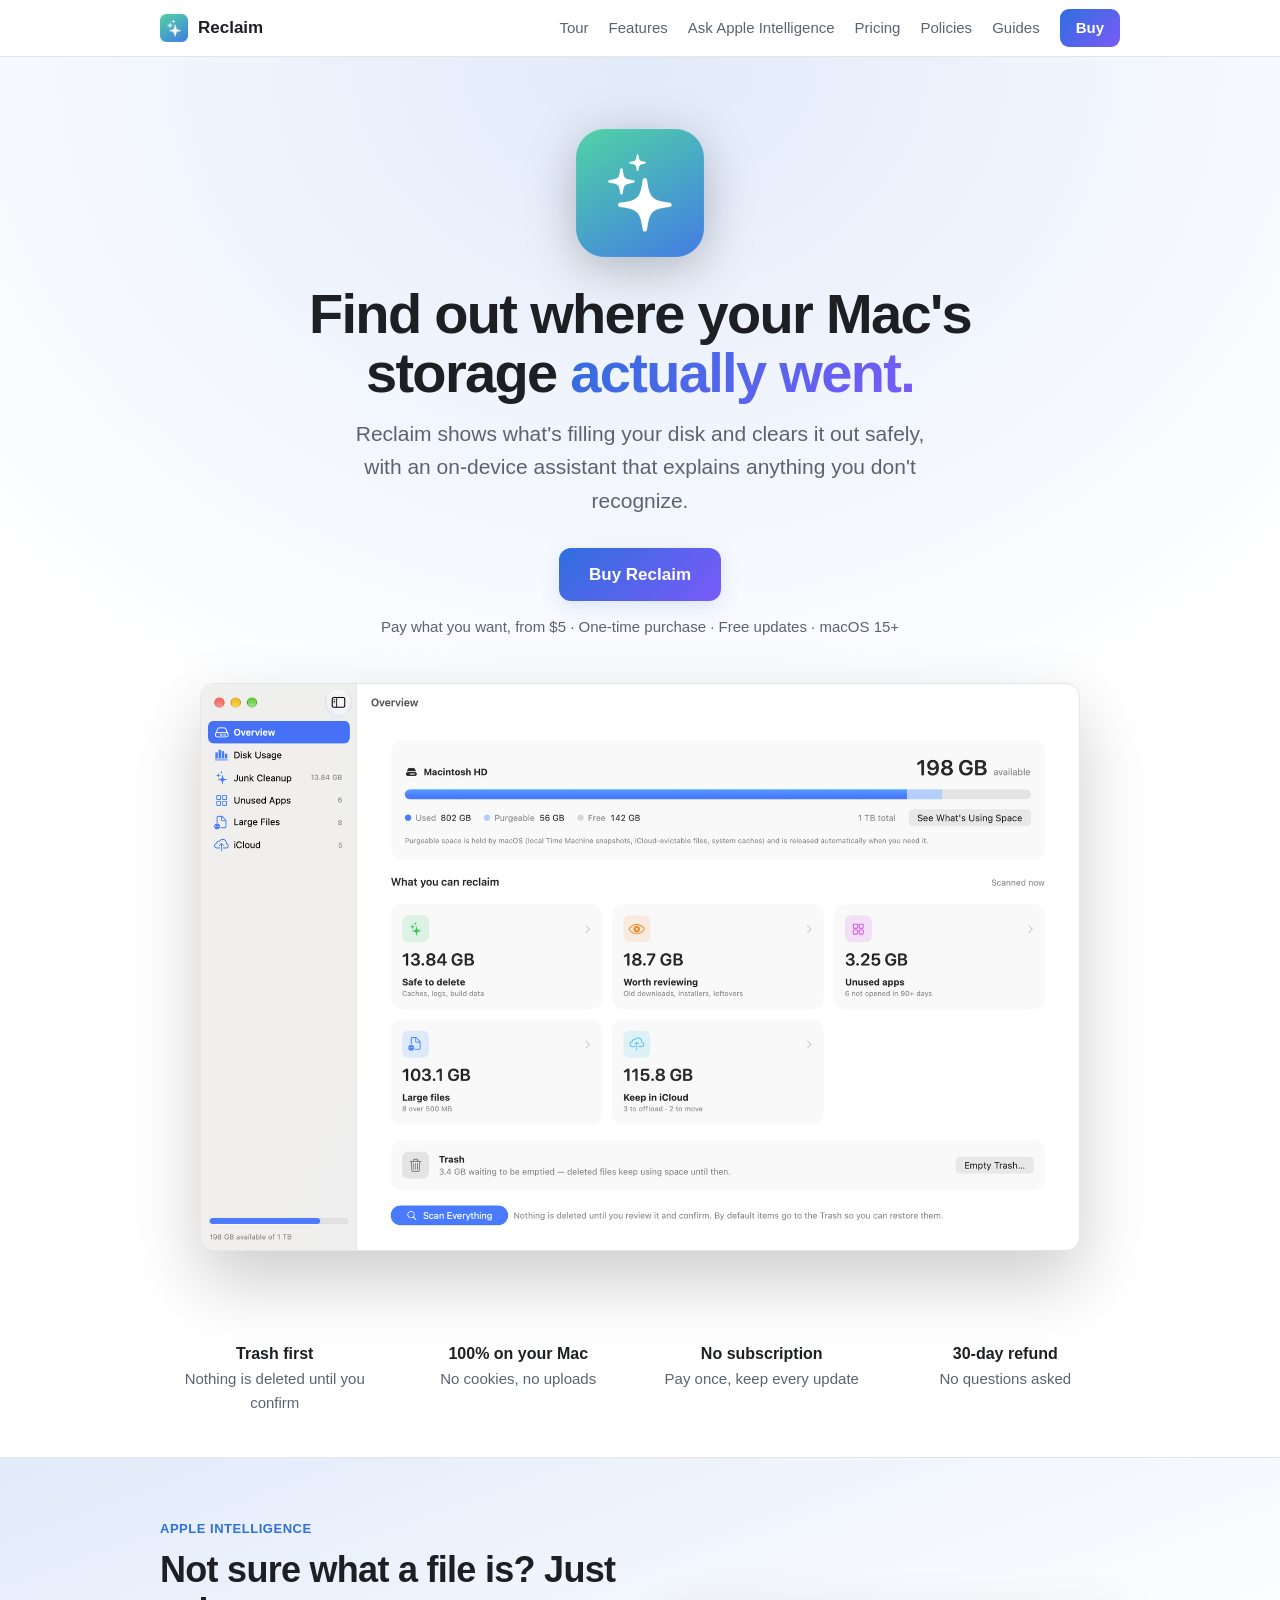
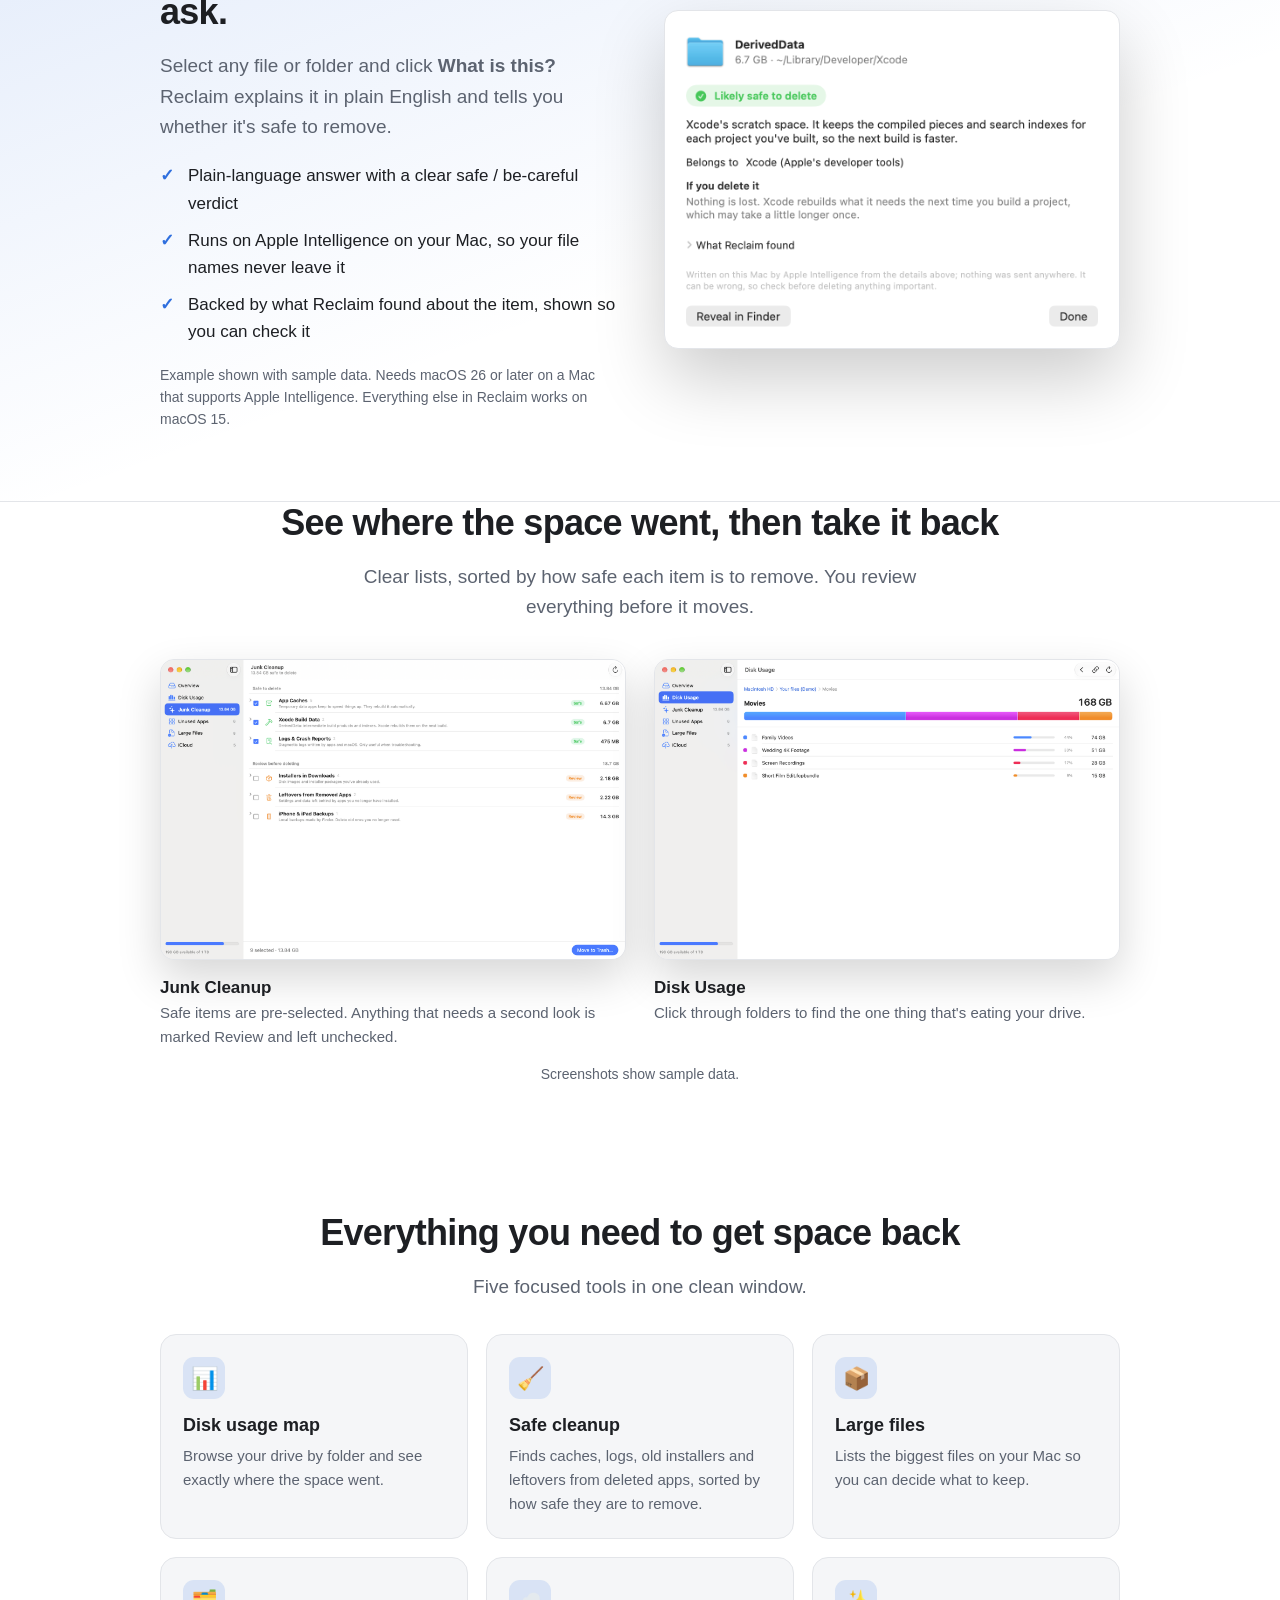
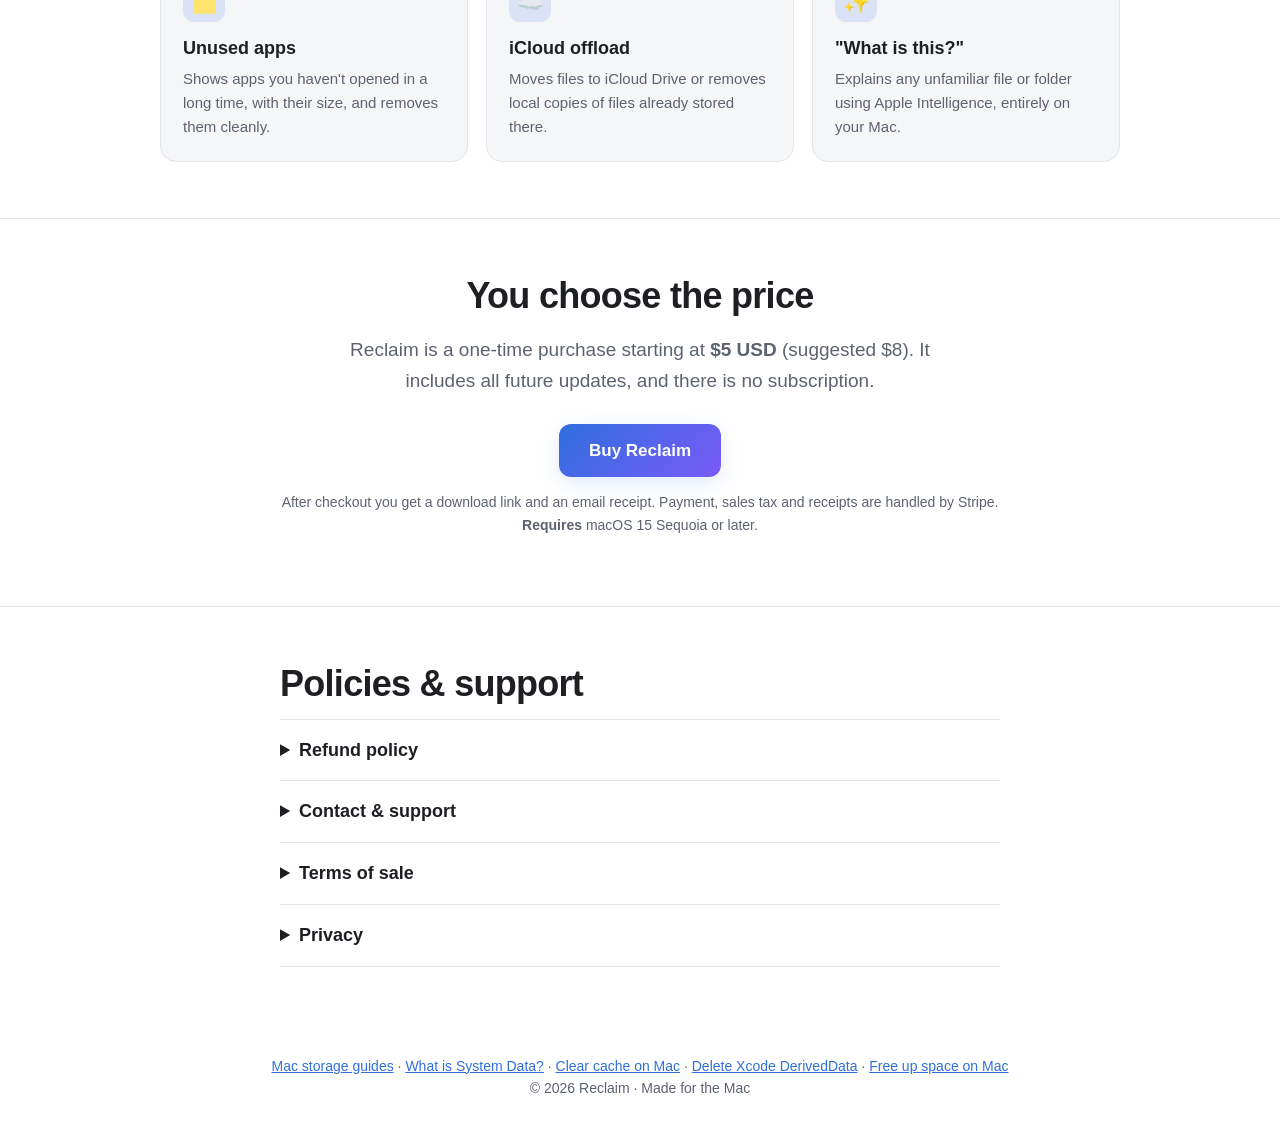
==== commit eb9f3854: "Add Mac storage guides and link them from the home page Four how-to guides (System Data, clearing ca" ====
--- a/index.html
+++ b/index.html
@@ -94,7 +94,7 @@
 <body>
 <div class="topbar"><div class="wrap">
   <a class="brand" href="#top"><img src="icon.png" alt="">Reclaim</a>
-  <nav><a href="#tour">Tour</a><a href="#features">Features</a><a href="#ask">Ask Apple Intelligence</a><a href="#pricing">Pricing</a><a href="#details">Policies</a><a class="btn small-btn" href="https://buy.stripe.com/5kQ5kC1Oa34VeZZdZm0kE00">Buy</a></nav>
+  <nav><a href="#tour">Tour</a><a href="#features">Features</a><a href="#ask">Ask Apple Intelligence</a><a href="#pricing">Pricing</a><a href="#details">Policies</a><a href="/guides/">Guides</a><a class="btn small-btn" href="https://buy.stripe.com/5kQ5kC1Oa34VeZZdZm0kE00">Buy</a></nav>
 </div></div>
 
 <header class="hero" id="top"><div class="wrap">
@@ -108,7 +108,7 @@
 
 <div class="wrap"><div class="trust">
   <div><b>Trash first</b>Nothing is deleted until you confirm</div>
-  <div><b>100% on your Mac</b>No analytics, no uploads</div>
+  <div><b>100% on your Mac</b>No cookies, no uploads</div>
   <div><b>No subscription</b>Pay once, keep every update</div>
   <div><b>30-day refund</b>No questions asked</div>
 </div></div>
@@ -166,15 +166,17 @@
     <li>Reclaim is provided "as is", without warranties of any kind, to the extent the law allows.</li>
     <li>We may update these terms. The version on this page applies to new purchases.</li></ul></details>
   <details id="privacy"><summary>Privacy</summary><ul>
-    <li>Reclaim runs entirely on your Mac. It doesn't collect analytics, track you, or send your files or file names anywhere.</li>
+    <li>The Reclaim app runs entirely on your Mac. It doesn't collect analytics, track you, or send your files or file names anywhere.</li>
+    <li>This website uses <a href="https://www.goatcounter.com">GoatCounter</a>, a privacy-friendly visit counter, to see how many people visit and which pages they read. It sets no cookies and doesn't store your IP address or any personal information. It records only the page visited, where you came from, your browser and screen size, and your country.</li>
     <li>File explanations use Apple Intelligence on your Mac, not an online service.</li>
     <li>When you buy, Stripe processes your payment and receives your email and payment details under <a href="https://stripe.com/privacy">Stripe's privacy policy</a>. We only receive your email and order details so we can send your download and support you.</li></ul></details>
 </div></section>
 
-<footer><div class="wrap">© 2026 Reclaim · Made for the Mac</div></footer>
+<footer><div class="wrap"><a href="/guides/">Mac storage guides</a> · <a href="/guides/what-is-system-data-on-mac/">What is System Data?</a> · <a href="/guides/clear-cache-on-mac/">Clear cache on Mac</a> · <a href="/guides/delete-xcode-derived-data/">Delete Xcode DerivedData</a> · <a href="/guides/free-up-space-on-mac/">Free up space on Mac</a><br>© 2026 Reclaim · Made for the Mac</div></footer>
 <script>
   function openHash(){var e=document.querySelector(location.hash||'#none');if(e&&e.tagName==='DETAILS'){e.open=true;e.scrollIntoView()}}
   addEventListener('hashchange',openHash);openHash();
 </script>
+<script data-goatcounter="https://reclaim.goatcounter.com/count" async src="https://gc.zgo.at/count.js"></script>
 </body>
 </html>
